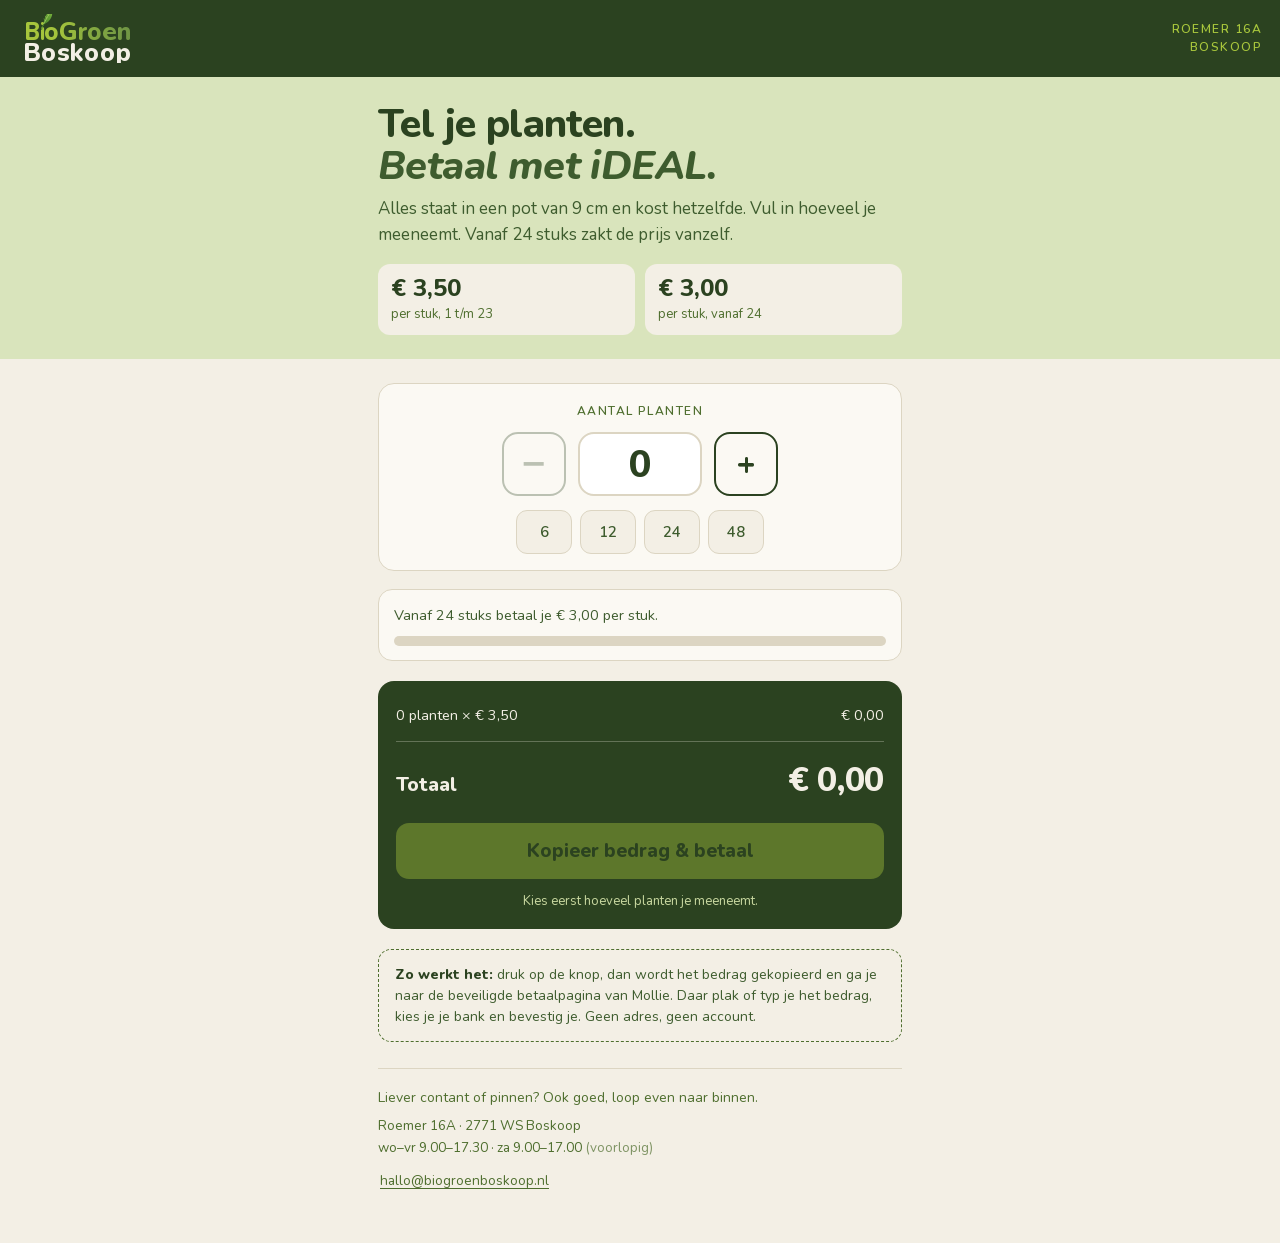
==== index.html @ 0b5497a6 "Point the page at the new Mollie link The old payment link was deleted, so the live page was sending" ====
<!doctype html>
<html lang="nl">
<head>
<meta charset="utf-8">
<meta name="viewport" content="width=device-width,initial-scale=1,viewport-fit=cover">
<title>Bereken &amp; betaal — BioGroen Boskoop</title>
<link rel="icon" href="data:image/svg+xml,%3Csvg xmlns='http://www.w3.org/2000/svg' viewBox='0 0 64 64'%3E%3Crect width='64' height='64' rx='14' fill='%232B4220'/%3E%3Cpath d='M18 46 C20 26 32 14 48 12 C50 30 38 44 18 46 Z' fill='%23A8C63C'/%3E%3Cpath d='M19 46 C26 38 36 26 46 15' stroke='%232B4220' stroke-width='3' fill='none' stroke-linecap='round'/%3E%3C/svg%3E">
<link rel="stylesheet" href="bgb-fonts.css">
<style>

:root{
  --lime:#A8C63C; --pastel:#D9E4BC; --mid:#6E9444; --dark:#3E5C2E; --night:#2B4220;
  --moss:#4E6E2E; --cream:#F3EFE5; --line:#DCD5C2; --terra:#9A4419;
  --f:Nunito,system-ui,-apple-system,'Segoe UI',sans-serif;
}
*,*::before,*::after{box-sizing:border-box}
[hidden]{display:none!important}
html{font-family:var(--f)}
body{margin:0;background:var(--cream);color:var(--night);font-family:var(--f);
  font-weight:400;font-size:17px;line-height:1.55;-webkit-font-smoothing:antialiased}
.wrap{max-width:560px;margin:0 auto;padding:0 18px 40px}
a{color:inherit}
.lbl{font-weight:600;letter-spacing:.12em;text-transform:uppercase;font-size:12px}
.num{font-variant-numeric:tabular-nums;font-feature-settings:"tnum"}
.skip{position:absolute;left:-9999px}
.skip:focus{left:12px;top:12px;min-height:44px;display:inline-flex;align-items:center;
  padding:0 16px;background:var(--night);color:var(--cream);border-radius:10px;z-index:9}

.kop{background:var(--night);padding:14px 18px;display:flex;align-items:center;
  justify-content:space-between;gap:14px}
.kop .bgb-logo__plaats{fill:var(--cream)}
.kop__merk{width:118px;display:block}
.kop__adres{color:var(--lime);text-align:right;margin:0;line-height:1.5}

.top{background:var(--pastel);padding:26px 0 24px;margin-bottom:24px}
h1{font-weight:800;font-size:clamp(30px,8vw,40px);line-height:1.06;letter-spacing:-.015em;margin:0 0 8px}
h1 em{font-style:italic;color:var(--dark)}
.lead{margin:0;color:var(--dark)}
.staffel{display:flex;gap:10px;margin:16px 0 0;flex-wrap:wrap}
.staffel__kaart{flex:1 1 150px;background:var(--cream);border-radius:12px;padding:11px 13px}
.staffel__prijs{font-weight:800;font-size:24px;line-height:1.1;margin:0}
.staffel__wat{margin:2px 0 0;color:var(--moss);font-size:13px}

.teller{background:#FBF9F3;border:1.5px solid var(--line);border-radius:16px;padding:18px 16px 16px;text-align:center}
.teller__label{margin:0 0 12px;color:var(--moss)}
.teller__rij{display:flex;align-items:center;justify-content:center;gap:12px}
.teller__knop{width:64px;height:64px;border:2px solid var(--night);background:#FBF9F3;color:var(--night);
  border-radius:16px;font-size:32px;font-weight:800;line-height:1;cursor:pointer;display:grid;
  place-items:center;padding:0;font-family:var(--f)}
.teller__knop:hover:not(:disabled){background:var(--lime)}
.teller__knop:disabled{opacity:.3;cursor:default}
.teller__veld{width:124px;height:64px;text-align:center;font-size:38px;font-weight:800;font-family:var(--f);
  border:2px solid var(--line);border-radius:16px;background:#fff;color:var(--night);
  -moz-appearance:textfield;font-variant-numeric:tabular-nums}
.teller__veld::-webkit-outer-spin-button,.teller__veld::-webkit-inner-spin-button{-webkit-appearance:none;margin:0}
.teller__snel{display:flex;gap:8px;justify-content:center;margin:14px 0 0;flex-wrap:wrap}
.teller__snel button{min-width:56px;min-height:44px;padding:0 14px;border:1.5px solid var(--line);
  background:var(--cream);color:var(--dark);border-radius:11px;font-family:var(--f);font-weight:600;
  font-size:15px;cursor:pointer;font-variant-numeric:tabular-nums}
.teller__snel button:hover{border-color:var(--night);background:var(--pastel)}

.meter{margin:18px 0 0;background:#FBF9F3;border:1.5px solid var(--line);border-radius:14px;padding:14px 15px}
.meter__tekst{margin:0 0 9px;font-size:14.5px;color:var(--dark)}
.meter__tekst b{color:var(--terra);font-weight:800}
.meter__baan{height:10px;background:var(--line);border-radius:999px;overflow:hidden}
.meter__vul{height:100%;background:var(--lime);border-radius:999px;width:0}
.meter--bereikt .meter__vul{background:var(--mid)}

.totaal{margin-top:20px;background:var(--night);color:var(--cream);border-radius:16px;padding:18px}
.totaal__rij{display:flex;justify-content:space-between;gap:12px;font-size:14.5px;padding:5px 0}
.totaal__rij--korting{color:var(--lime)}
.totaal__hoofd{display:flex;justify-content:space-between;align-items:baseline;gap:12px;margin-top:10px;
  padding-top:12px;border-top:1.5px solid rgba(243,239,229,.28)}
.totaal__label{font-weight:800;font-size:20px}
.totaal__bedrag{font-weight:800;font-size:34px;letter-spacing:-.01em}
.knop{display:flex;align-items:center;justify-content:center;width:100%;min-height:56px;margin-top:16px;
  background:var(--lime);color:var(--night);border:none;border-radius:13px;font-family:var(--f);
  font-weight:800;font-size:19px;cursor:pointer}
.knop:hover:not(:disabled){background:#B7D451}
.knop:disabled{opacity:.4;cursor:default}
.leeg{font-size:13px;color:#C9D8A0;margin:12px 0 0;text-align:center}
.hint{margin:12px 0 0;padding:11px 13px;background:rgba(168,198,60,.16);color:#DDEBAF;
  border-radius:11px;font-size:14px;line-height:1.45;text-align:center}
.hint b{color:#fff;font-weight:800;font-variant-numeric:tabular-nums}
.knop--ok{background:#6E9444;color:#F3EFE5}

.uitleg{margin:20px 0 0;padding:14px 16px;border:1.5px dashed var(--moss);border-radius:13px;
  font-size:14px;line-height:1.5;color:var(--dark)}
.uitleg b{font-weight:800;color:var(--night)}
.voet{margin-top:26px;padding-top:18px;border-top:1px solid var(--line);font-size:14px;color:var(--moss)}
.voet__gegevens{line-height:1.65;margin:6px 0 0;font-size:13.5px}
.voet__gegevens a{display:inline-flex;align-items:center;min-height:44px;padding:0 2px;
  text-decoration-thickness:1px;text-underline-offset:3px}
:focus-visible{outline:3px solid var(--terra);outline-offset:2px}
</style>
</head>
<body>
<a class="skip" href="#rekenen">Naar de rekenmodule</a>

<header class="kop">
  <!-- LOGO:START -->
  <svg class="kop__merk bgb-logo" xmlns="http://www.w3.org/2000/svg" viewBox="0 0 1040 430" role="img" aria-label="BioGroen Boskoop">
  <defs>
    <linearGradient id="bgbLime" x1="0" y1="0" x2="1" y2="0">
      <stop offset="0%" stop-color="#A8C63C"/><stop offset="34%" stop-color="#A3C33C"/>
      <stop offset="58%" stop-color="#87AC40"/><stop offset="100%" stop-color="#6E9444"/>
    </linearGradient>
    <linearGradient id="bgbLeaf" x1="0" y1="1" x2="1" y2="0">
      <stop offset="0%" stop-color="#4C862C"/><stop offset="55%" stop-color="#62A034"/>
      <stop offset="100%" stop-color="#8ABF45"/>
    </linearGradient>
  </defs>
  <g font-family="Nunito, system-ui, sans-serif" font-weight="800" text-anchor="middle">
    <text y="228" font-size="228" fill="url(#bgbLime)">
      <tspan x="120" textLength="140" lengthAdjust="spacingAndGlyphs">B</tspan><tspan x="219" textLength="42" lengthAdjust="spacingAndGlyphs">i</tspan><tspan x="296" textLength="132" lengthAdjust="spacingAndGlyphs">o</tspan><tspan x="446" textLength="162" lengthAdjust="spacingAndGlyphs">G</tspan><tspan x="576" textLength="88" lengthAdjust="spacingAndGlyphs">r</tspan><tspan x="676" textLength="132" lengthAdjust="spacingAndGlyphs">o</tspan><tspan x="806" textLength="128" lengthAdjust="spacingAndGlyphs">e</tspan><tspan x="936" textLength="130" lengthAdjust="spacingAndGlyphs">n</tspan>
    </text>
    <text class="bgb-logo__plaats" x="520" y="412" font-size="228" fill="#3E5C2E" textLength="948" lengthAdjust="spacingAndGlyphs">Boskoop</text>
  </g>
  <g transform="translate(225,92) rotate(-3) scale(1.34)">
    <path d="M0,0 C3,-42 25,-77 61,-99 C68,-58 48,-16 0,0 Z" fill="url(#bgbLeaf)"/>
    <path d="M2,-5 C18,-33 39,-63 58,-95" stroke="#BEDD72" stroke-width="4" fill="none" stroke-linecap="round" opacity=".9"/>
    <g stroke="#BEDD72" stroke-width="2.8" fill="none" stroke-linecap="round" opacity=".75">
      <path d="M12,-23 C10,-29 8,-32 4,-35"/><path d="M23,-42 C21,-48 18,-51 14,-54"/>
      <path d="M34,-60 C32,-66 29,-69 25,-72"/><path d="M45,-77 C44,-82 41,-85 38,-88"/>
    </g>
    <path d="M1,1 C-8,9 -13,19 -14,32" stroke="#4C862C" stroke-width="7" fill="none" stroke-linecap="round"/>
  </g>
</svg>

  <!-- LOGO:END -->
  <p class="kop__adres lbl">Roemer 16A<br>Boskoop</p>
</header>

<div class="top">
  <div class="wrap" style="padding-bottom:0">
    <h1>Tel je planten.<br><em>Betaal met iDEAL.</em></h1>
    <p class="lead">Alles staat in een pot van 9 cm en kost hetzelfde. Vul in hoeveel je meeneemt.
      Vanaf 24 stuks zakt de prijs vanzelf.</p>
    <div class="staffel">
      <div class="staffel__kaart">
        <p class="staffel__prijs num">&euro;&nbsp;3,50</p>
        <p class="staffel__wat">per stuk, 1 t/m 23</p>
      </div>
      <div class="staffel__kaart">
        <p class="staffel__prijs num">&euro;&nbsp;3,00</p>
        <p class="staffel__wat">per stuk, vanaf 24</p>
      </div>
    </div>
  </div>
</div>

<main class="wrap" id="rekenen">
  <div class="teller">
    <p class="teller__label lbl">Aantal planten</p>
    <div class="teller__rij">
      <button class="teller__knop" type="button" data-stap="-1" aria-label="Eén plant minder">&minus;</button>
      <input class="teller__veld num" type="number" inputmode="numeric" min="0" max="999" step="1" value="0"
             id="aantal" aria-label="Aantal planten">
      <button class="teller__knop" type="button" data-stap="1" aria-label="Eén plant meer">+</button>
    </div>
    <div class="teller__snel">
      <button type="button" data-zet="6">6</button>
      <button type="button" data-zet="12">12</button>
      <button type="button" data-zet="24">24</button>
      <button type="button" data-zet="48">48</button>
    </div>
  </div>

  <div class="meter" id="meter">
    <p class="meter__tekst" id="meterTekst"></p>
    <div class="meter__baan"><div class="meter__vul" id="meterVul"></div></div>
  </div>

  <div class="totaal">
    <div id="specificatie"></div>
    <div class="totaal__hoofd">
      <span class="totaal__label">Totaal</span>
      <span class="totaal__bedrag num" id="totaal">&euro;&nbsp;0,00</span>
    </div>
    <button class="knop" id="afrekenen" type="button" disabled>
      <span id="knoptekst">Kopieer bedrag &amp; betaal</span>
    </button>
    <p class="leeg" id="leegmelding">Kies eerst hoeveel planten je meeneemt.</p>
    <p class="hint" id="hint" hidden>Plak het bedrag op de betaalpagina.
      Lukt plakken niet? Typ <b id="hintbedrag"></b> over.</p>
  </div>

  <p class="uitleg">
    <b>Zo werkt het:</b> druk op de knop, dan wordt het bedrag gekopieerd en ga je naar de beveiligde
    betaalpagina van Mollie. Daar plak of typ je het bedrag, kies je je bank en bevestig je.
    Geen adres, geen account.
  </p>

  <div class="voet">
    <p style="margin:0">Liever contant of pinnen? Ook goed, loop even naar binnen.</p>
    <!-- TE BEVESTIGEN: openingstijden -->
    <p class="voet__gegevens num">
      Roemer 16A &middot; 2771 WS Boskoop<br>
      wo&ndash;vr 9.00&ndash;17.30 &middot; za 9.00&ndash;17.00 <span style="opacity:.7">(voorlopig)</span><br>
      <a href="mailto:hallo@biogroenboskoop.nl">hallo@biogroenboskoop.nl</a>
    </p>
  </div>
</main>

<script>
/* =======================================================================
   INSTELLINGEN
   =======================================================================
   LET OP, EERLIJK GEZEGD: deze pagina rekent het bedrag uit en zet het op het
   klembord, maar de klant vult het zelf in op de betaalpagina van Mollie. De
   betaallink staat op OPEN BEDRAG. Iemand die wil, kan dus een ander bedrag
   typen dan hier staat. Dat is de prijs van een opstelling zonder server.

   Gevolg voor de praktijk: controleer je Mollie-overzicht af en toe tegen wat
   er uit de kas verdwijnt. Wil je dat onmogelijk maken, dan moet er alsnog
   iets tussen staan dat het bedrag vastzet (zie docs/).

   Houd deze bedragen gelijk aan het stoepbord en aan Shopify, anders schrikt
   de klant.
   ------------------------------------------------------------------------ */

const WINKEL = {
  /* Eén potmaat, één prijs. Bedragen in centen. */
  prijs: 350,            // 1 t/m 23 stuks
  staffelPrijs: 300,     // vanaf 24 stuks
  staffelVanaf: 24,      // drempel over het hele mandje

  /* De Mollie-betaallink met OPEN BEDRAG. De klant plakt of typt het totaal.
     Let op: deze link moet in Mollie op 'herbruikbaar' staan, anders is hij
     na één betaling op. Een herbruikbare link is maximaal twee jaar geldig. */
  betaalLink: 'https://payment-links.mollie.com/payment/K8Rqkh3sBaPDNp4SUNeCT',

  max: 999
};

/* ===================== vanaf hier niets meer instellen ================= */

const euro = new Intl.NumberFormat('nl-NL', { style: 'currency', currency: 'EUR' });
const bedrag = c => euro.format(c / 100);
let aantal = 0;

const veld = document.getElementById('aantal');
const min  = document.querySelector('.teller__knop[data-stap="-1"]');

function zet(waarde) {
  let n = Math.floor(Number(waarde));
  if (!isFinite(n) || n < 0) n = 0;
  if (n > WINKEL.max) n = WINKEL.max;
  aantal = n;
  if (veld.value !== String(n)) veld.value = n;
  herteken();
}

document.querySelector('.teller__rij').addEventListener('click', e => {
  const b = e.target.closest('button[data-stap]');
  if (b) zet(aantal + Number(b.dataset.stap));
});
veld.addEventListener('input', () => zet(veld.value));
document.querySelector('.teller__snel').addEventListener('click', e => {
  const b = e.target.closest('button[data-zet]');
  if (b) zet(Number(b.dataset.zet));
});

function herteken() {
  const per     = aantal >= WINKEL.staffelVanaf ? WINKEL.staffelPrijs : WINKEL.prijs;
  const bruto   = aantal * WINKEL.prijs;
  const korting = aantal * (WINKEL.prijs - per);

  min.disabled = aantal === 0;

  const meter = document.getElementById('meter');
  const tekst = document.getElementById('meterTekst');
  const vul   = document.getElementById('meterVul');
  const nog   = WINKEL.staffelVanaf - aantal;
  if (aantal >= WINKEL.staffelVanaf) {
    meter.classList.add('meter--bereikt');
    tekst.innerHTML = 'Staffel gehaald &mdash; je betaalt ' + bedrag(WINKEL.staffelPrijs) + ' per stuk.';
    vul.style.width = '100%';
  } else {
    meter.classList.remove('meter--bereikt');
    tekst.innerHTML = aantal === 0
      ? 'Vanaf ' + WINKEL.staffelVanaf + ' stuks betaal je ' + bedrag(WINKEL.staffelPrijs) + ' per stuk.'
      : 'Nog <b>' + nog + '</b> ' + (nog === 1 ? 'plant' : 'planten') + ' tot ' +
        bedrag(WINKEL.staffelPrijs) + ' per stuk.';
    vul.style.width = (aantal / WINKEL.staffelVanaf * 100).toFixed(1) + '%';
  }

  document.getElementById('specificatie').innerHTML =
    '<div class="totaal__rij"><span class="num">' + aantal + (aantal === 1 ? ' plant' : ' planten') +
      ' &times; ' + bedrag(WINKEL.prijs) + '</span><span class="num">' + bedrag(bruto) + '</span></div>' +
    (korting > 0
      ? '<div class="totaal__rij totaal__rij--korting"><span>Staffelkorting</span>' +
        '<span class="num">&minus;\u00A0' + bedrag(korting) + '</span></div>'
      : '');

  document.getElementById('totaal').textContent = bedrag(bruto - korting);
  document.getElementById('afrekenen').disabled = aantal === 0;
  document.getElementById('leegmelding').hidden = aantal > 0;
}

const knop     = document.getElementById('afrekenen');
const knoptekst= document.getElementById('knoptekst');
const hint     = document.getElementById('hint');

function bedragAlsTekst() {
  const per = aantal >= WINKEL.staffelVanaf ? WINKEL.staffelPrijs : WINKEL.prijs;
  return ((aantal * per) / 100).toFixed(2).replace('.', ',');
}

async function naarKlembord(tekst) {
  try {
    if (navigator.clipboard && window.isSecureContext) {
      await navigator.clipboard.writeText(tekst);
      return true;
    }
  } catch (e) { /* valt hieronder terug */ }
  // Terugval voor oudere telefoons en pagina's zonder https
  try {
    const veld = document.createElement('textarea');
    veld.value = tekst;
    veld.setAttribute('readonly', '');
    veld.style.cssText = 'position:absolute;left:-9999px;top:0';
    document.body.appendChild(veld);
    veld.select();
    veld.setSelectionRange(0, veld.value.length);
    const gelukt = document.execCommand('copy');
    document.body.removeChild(veld);
    return gelukt;
  } catch (e) { return false; }
}

knop.addEventListener('click', async () => {
  if (aantal < 1) return;
  const tekst = bedragAlsTekst();
  document.getElementById('hintbedrag').textContent = '\u20AC ' + tekst;

  const gelukt = await naarKlembord(tekst);
  knop.classList.add('knop--ok');
  knoptekst.textContent = gelukt ? '\u20AC ' + tekst + ' gekopieerd \u2014 \u00e9\u00e9n moment\u2026'
                                 : 'Je gaat naar de betaalpagina\u2026';
  hint.hidden = false;

  // Even laten zien dat er iets gebeurd is, dan door.
  setTimeout(() => { window.location.href = WINKEL.betaalLink; }, 900);
});

herteken();
</script>
</body>
</html>
---- bgb-fonts.css ----
/* BioGroen Boskoop — fontpakket (SIL Open Font License 1.1)
   Nunito © The Nunito Project Authors. Latin-subset, base64 ingesloten.
   Eén familie, conform de merkgids. */
@font-face{font-family:'Nunito';font-style:italic;font-weight:400;font-display:block;src:url([data-uri]) format('woff2')}
@font-face{font-family:'Nunito';font-style:italic;font-weight:800;font-display:block;src:url([data-uri]) format('woff2')}
@font-face{font-family:'Nunito';font-style:normal;font-weight:400;font-display:block;src:url([data-uri]) format('woff2')}
@font-face{font-family:'Nunito';font-style:normal;font-weight:600;font-display:block;src:url([data-uri]) format('woff2')}
@font-face{font-family:'Nunito';font-style:normal;font-weight:800;font-display:block;src:url([data-uri]) format('woff2')}
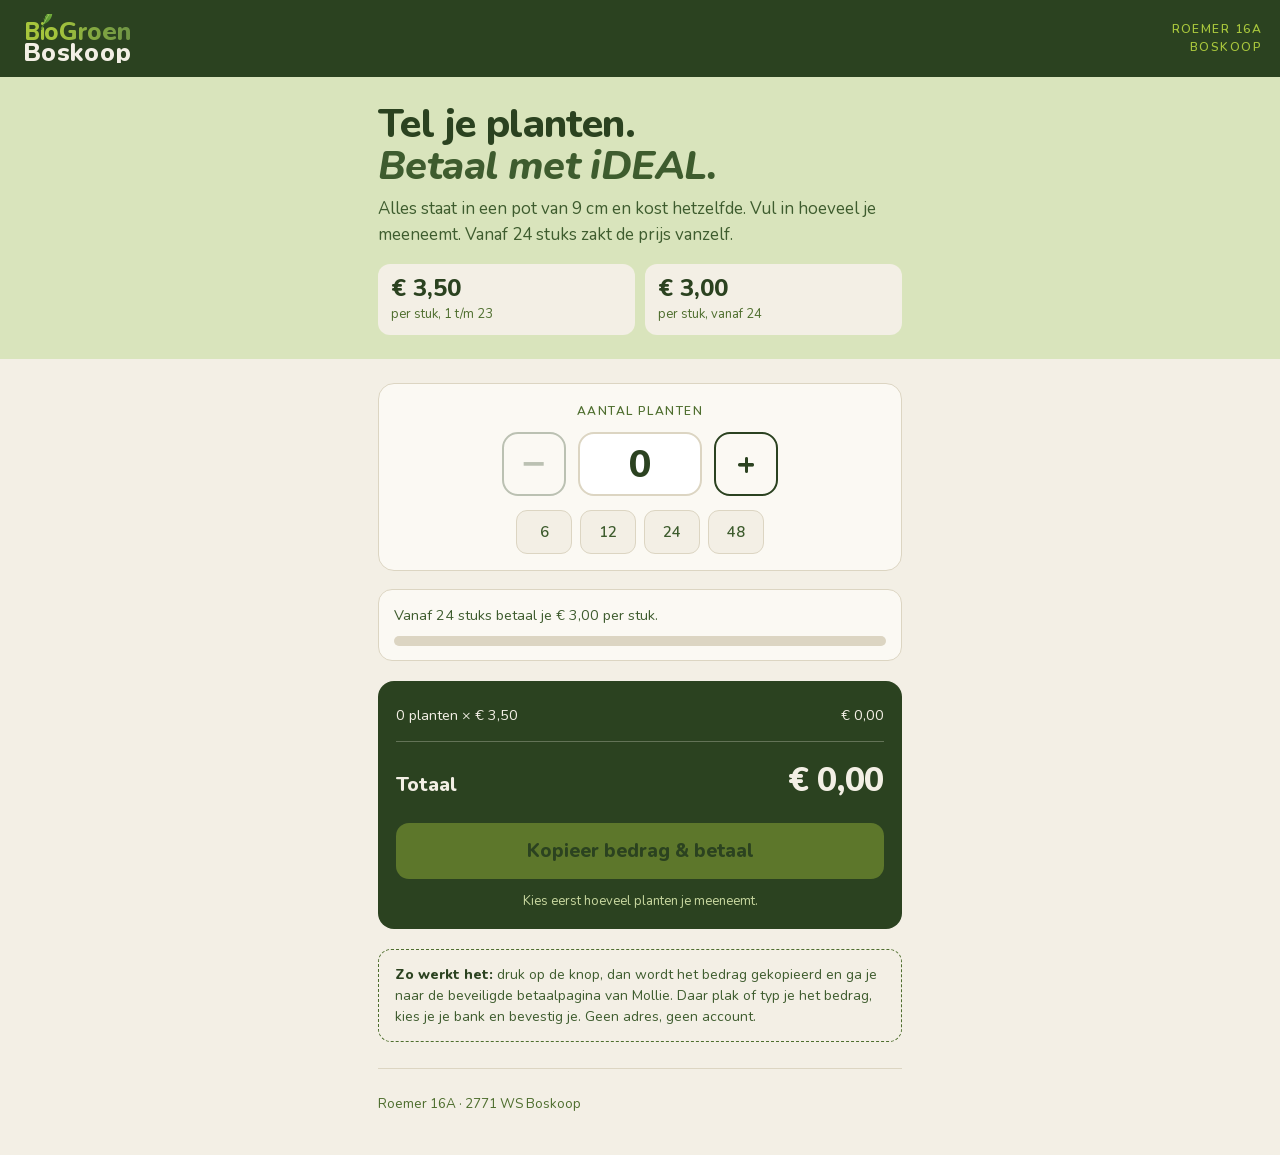
==== commit e63d3fde: "Strip the footer down to the address Removed the opening hours, the e-mail address, and the line abo" ====
--- a/index.html
+++ b/index.html
@@ -89,8 +89,6 @@
 .uitleg b{font-weight:800;color:var(--night)}
 .voet{margin-top:26px;padding-top:18px;border-top:1px solid var(--line);font-size:14px;color:var(--moss)}
 .voet__gegevens{line-height:1.65;margin:6px 0 0;font-size:13.5px}
-.voet__gegevens a{display:inline-flex;align-items:center;min-height:44px;padding:0 2px;
-  text-decoration-thickness:1px;text-underline-offset:3px}
 :focus-visible{outline:3px solid var(--terra);outline-offset:2px}
 </style>
 </head>
@@ -192,13 +190,7 @@
   </p>
 
   <div class="voet">
-    <p style="margin:0">Liever contant of pinnen? Ook goed, loop even naar binnen.</p>
-    <!-- TE BEVESTIGEN: openingstijden -->
-    <p class="voet__gegevens num">
-      Roemer 16A &middot; 2771 WS Boskoop<br>
-      wo&ndash;vr 9.00&ndash;17.30 &middot; za 9.00&ndash;17.00 <span style="opacity:.7">(voorlopig)</span><br>
-      <a href="mailto:hallo@biogroenboskoop.nl">hallo@biogroenboskoop.nl</a>
-    </p>
+    <p class="voet__gegevens num">Roemer 16A &middot; 2771 WS Boskoop</p>
   </div>
 </main>
 
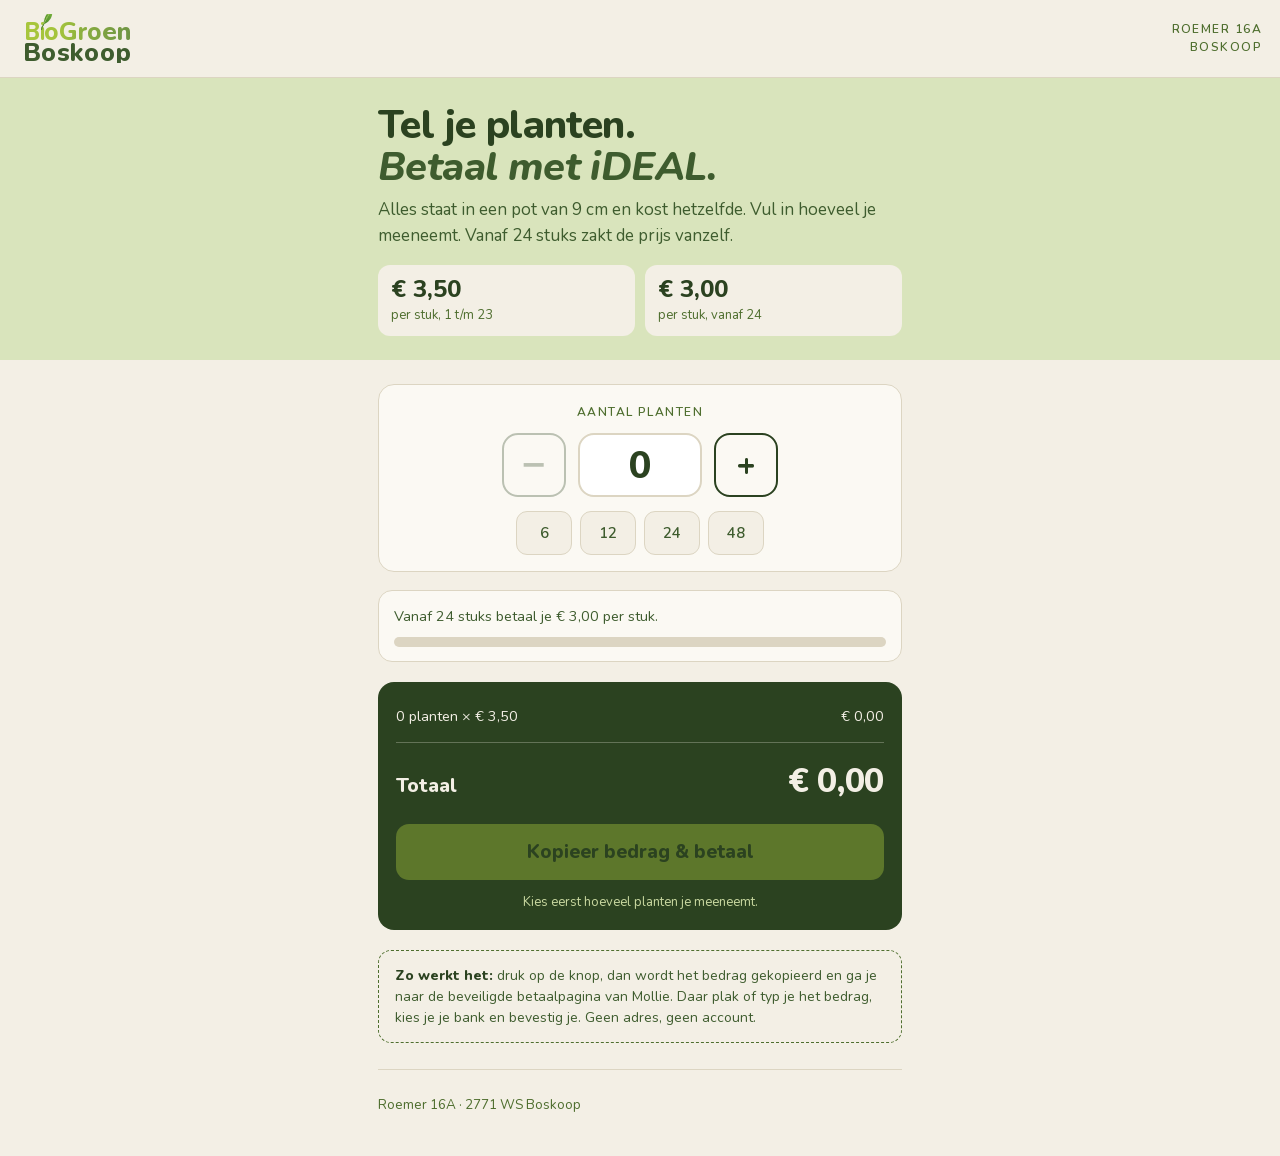
==== commit e975bebc: "Put the header on cream so the real logo can go in The logo has "Boskoop" in deep green, which would" ====
--- a/index.html
+++ b/index.html
@@ -26,11 +26,10 @@
 .skip:focus{left:12px;top:12px;min-height:44px;display:inline-flex;align-items:center;
   padding:0 16px;background:var(--night);color:var(--cream);border-radius:10px;z-index:9}
 
-.kop{background:var(--night);padding:14px 18px;display:flex;align-items:center;
-  justify-content:space-between;gap:14px}
-.kop .bgb-logo__plaats{fill:var(--cream)}
+.kop{background:var(--cream);border-bottom:1.5px solid var(--line);padding:14px 18px;
+  display:flex;align-items:center;justify-content:space-between;gap:14px}
 .kop__merk{width:118px;display:block}
-.kop__adres{color:var(--lime);text-align:right;margin:0;line-height:1.5}
+.kop__adres{color:var(--moss);text-align:right;margin:0;line-height:1.5}
 
 .top{background:var(--pastel);padding:26px 0 24px;margin-bottom:24px}
 h1{font-weight:800;font-size:clamp(30px,8vw,40px);line-height:1.06;letter-spacing:-.015em;margin:0 0 8px}
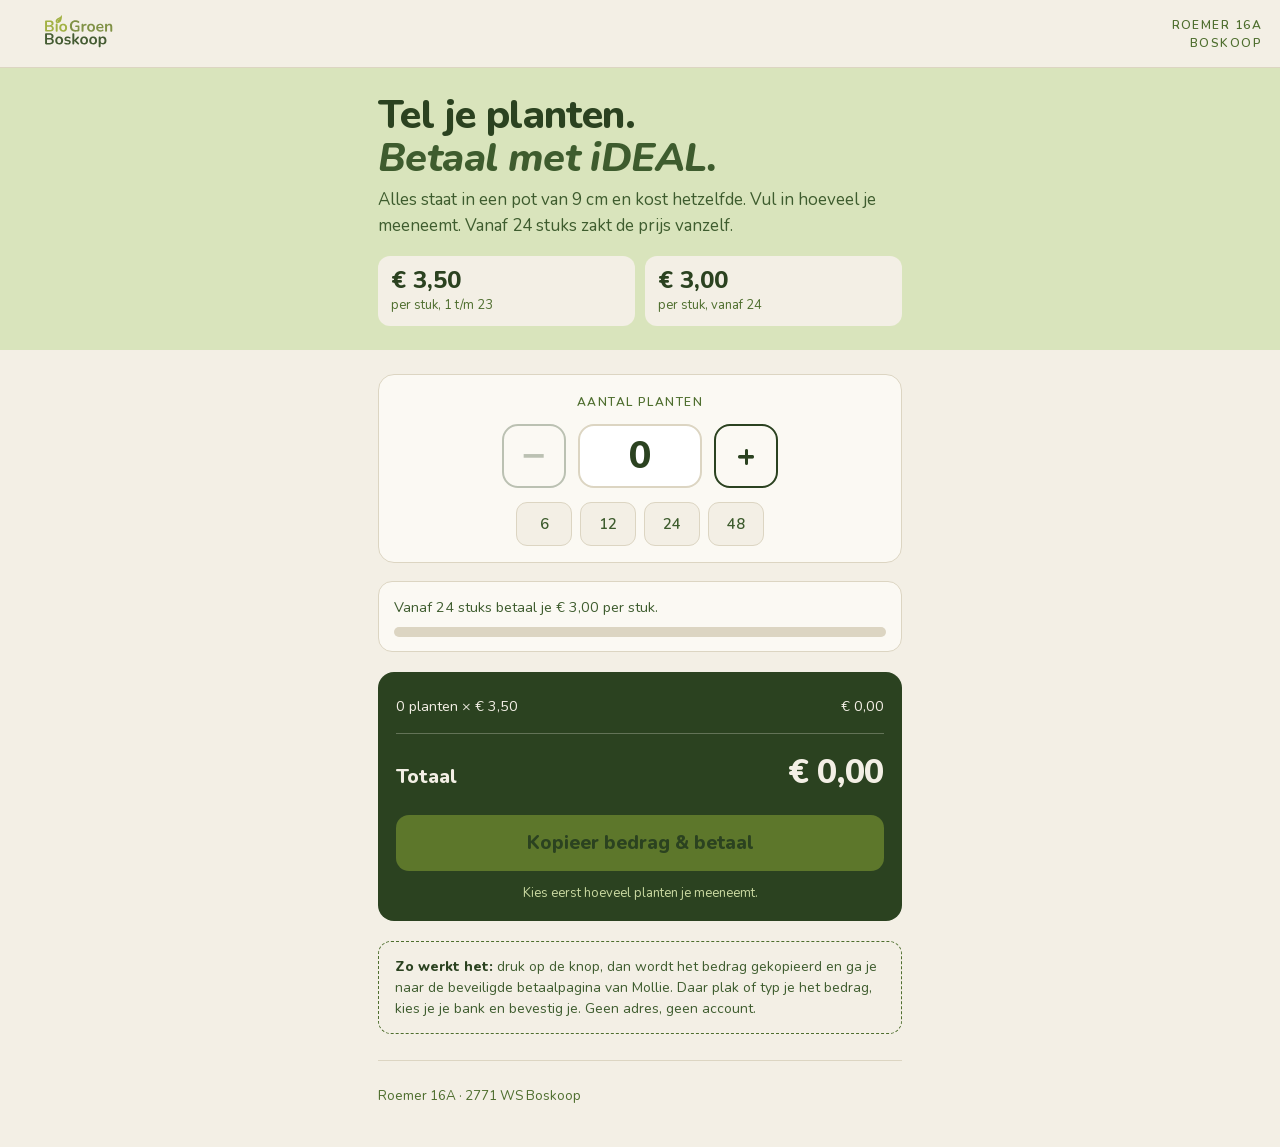
==== commit 894d23cc: "Put the real logo in and drop the reconstruction The traced wordmark is gone; the supplied vector fi" ====
--- a/index.html
+++ b/index.html
@@ -28,6 +28,7 @@
 
 .kop{background:var(--cream);border-bottom:1.5px solid var(--line);padding:14px 18px;
   display:flex;align-items:center;justify-content:space-between;gap:14px}
+.bgb-logo__knock{fill:var(--cream)}
 .kop__merk{width:118px;display:block}
 .kop__adres{color:var(--moss);text-align:right;margin:0;line-height:1.5}
 
@@ -95,36 +96,7 @@
 <a class="skip" href="#rekenen">Naar de rekenmodule</a>
 
 <header class="kop">
-  <!-- LOGO:START -->
-  <svg class="kop__merk bgb-logo" xmlns="http://www.w3.org/2000/svg" viewBox="0 0 1040 430" role="img" aria-label="BioGroen Boskoop">
-  <defs>
-    <linearGradient id="bgbLime" x1="0" y1="0" x2="1" y2="0">
-      <stop offset="0%" stop-color="#A8C63C"/><stop offset="34%" stop-color="#A3C33C"/>
-      <stop offset="58%" stop-color="#87AC40"/><stop offset="100%" stop-color="#6E9444"/>
-    </linearGradient>
-    <linearGradient id="bgbLeaf" x1="0" y1="1" x2="1" y2="0">
-      <stop offset="0%" stop-color="#4C862C"/><stop offset="55%" stop-color="#62A034"/>
-      <stop offset="100%" stop-color="#8ABF45"/>
-    </linearGradient>
-  </defs>
-  <g font-family="Nunito, system-ui, sans-serif" font-weight="800" text-anchor="middle">
-    <text y="228" font-size="228" fill="url(#bgbLime)">
-      <tspan x="120" textLength="140" lengthAdjust="spacingAndGlyphs">B</tspan><tspan x="219" textLength="42" lengthAdjust="spacingAndGlyphs">i</tspan><tspan x="296" textLength="132" lengthAdjust="spacingAndGlyphs">o</tspan><tspan x="446" textLength="162" lengthAdjust="spacingAndGlyphs">G</tspan><tspan x="576" textLength="88" lengthAdjust="spacingAndGlyphs">r</tspan><tspan x="676" textLength="132" lengthAdjust="spacingAndGlyphs">o</tspan><tspan x="806" textLength="128" lengthAdjust="spacingAndGlyphs">e</tspan><tspan x="936" textLength="130" lengthAdjust="spacingAndGlyphs">n</tspan>
-    </text>
-    <text class="bgb-logo__plaats" x="520" y="412" font-size="228" fill="#3E5C2E" textLength="948" lengthAdjust="spacingAndGlyphs">Boskoop</text>
-  </g>
-  <g transform="translate(225,92) rotate(-3) scale(1.34)">
-    <path d="M0,0 C3,-42 25,-77 61,-99 C68,-58 48,-16 0,0 Z" fill="url(#bgbLeaf)"/>
-    <path d="M2,-5 C18,-33 39,-63 58,-95" stroke="#BEDD72" stroke-width="4" fill="none" stroke-linecap="round" opacity=".9"/>
-    <g stroke="#BEDD72" stroke-width="2.8" fill="none" stroke-linecap="round" opacity=".75">
-      <path d="M12,-23 C10,-29 8,-32 4,-35"/><path d="M23,-42 C21,-48 18,-51 14,-54"/>
-      <path d="M34,-60 C32,-66 29,-69 25,-72"/><path d="M45,-77 C44,-82 41,-85 38,-88"/>
-    </g>
-    <path d="M1,1 C-8,9 -13,19 -14,32" stroke="#4C862C" stroke-width="7" fill="none" stroke-linecap="round"/>
-  </g>
-</svg>
-
-  <!-- LOGO:END -->
+  <!-- LOGO:START --><svg class="kop__merk bgb-logo" role="img" aria-label="BioGroen Boskoop" xmlns="http://www.w3.org/2000/svg" xmlns:xlink="http://www.w3.org/1999/xlink" viewBox="0 0 4251.75 1417.5" preserveAspectRatio="xMidYMid meet"><defs><g/><clipPath id="a26000ff5c"><path d="M 0.62 0 L 4250.88 0 L 4250.88 1417 L 0.62 1417 Z M 0.62 0 " clip-rule="nonzero"/></clipPath><clipPath id="8870ce7c89"><path d="M 0.62 0 L 4250.66 0 L 4250.66 1416.93 L 0.62 1416.93 Z M 0.62 0 " clip-rule="nonzero"/></clipPath><clipPath id="c2f44dbb6f"><path d="M 1336.42 217.93 L 1446.06 217.93 L 1446.06 327.57 L 1336.42 327.57 Z M 1336.42 217.93 " clip-rule="nonzero"/></clipPath><clipPath id="900d8e21f1"><path d="M 1391.24 217.93 C 1360.96 217.93 1336.42 242.48 1336.42 272.75 C 1336.42 303.03 1360.96 327.57 1391.24 327.57 C 1421.52 327.57 1446.06 303.03 1446.06 272.75 C 1446.06 242.48 1421.52 217.93 1391.24 217.93 Z M 1391.24 217.93 " clip-rule="nonzero"/></clipPath><clipPath id="1ef32eebeb"><path d="M 0.42 0.93 L 110.06 0.93 L 110.06 110.57 L 0.42 110.57 Z M 0.42 0.93 " clip-rule="nonzero"/></clipPath><clipPath id="9193e48dbc"><path d="M 55.24 0.93 C 24.96 0.93 0.42 25.48 0.42 55.75 C 0.42 86.03 24.96 110.57 55.24 110.57 C 85.52 110.57 110.06 86.03 110.06 55.75 C 110.06 25.48 85.52 0.93 55.24 0.93 Z M 55.24 0.93 " clip-rule="nonzero"/></clipPath><clipPath id="658c594928"><rect x="0" width="111" y="0" height="111"/></clipPath><clipPath id="f12c47533d"><path d="M 1355.5 36.55 L 1584 36.55 L 1584 386.66 L 1355.5 386.66 Z M 1355.5 36.55 " clip-rule="nonzero"/></clipPath><clipPath id="6692439321"><rect x="0" width="4251" y="0" height="1417"/></clipPath></defs><g clip-path="url(#a26000ff5c)"><g transform="matrix(1, 0, 0, 1, 0, 0)"><g clip-path="url(#6692439321)"><g clip-path="url(#8870ce7c89)"></g><g fill="#a2b143" fill-opacity="1"><g transform="translate(932.06, 633.21)"><g><path d="M 81.92 0 C 69.49 0 59.98 -3.3 53.39 -9.89 C 46.8 -16.48 43.5 -25.99 43.5 -38.42 L 43.5 -359.91 C 43.5 -372.33 46.8 -381.84 53.39 -388.44 C 59.98 -395.03 69.49 -398.33 81.92 -398.33 L 217.53 -398.33 C 245.39 -398.33 269.12 -394.18 288.7 -385.89 C 308.3 -377.61 323.27 -365.74 333.62 -350.3 C 343.99 -334.86 349.17 -316.41 349.17 -294.94 C 349.17 -270.82 342.2 -250.48 328.27 -233.91 C 314.33 -217.33 295.3 -206.22 271.2 -200.58 L 271.2 -209.05 C 299.08 -204.9 320.73 -194.35 336.17 -177.41 C 351.62 -160.46 359.34 -138.43 359.34 -111.31 C 359.34 -75.89 347.38 -48.49 323.45 -29.09 C 299.54 -9.7 266.3 0 223.73 0 Z M 113 -54.81 L 214.7 -54.81 C 240.32 -54.81 259.15 -59.8 271.2 -69.78 C 283.25 -79.76 289.28 -94.73 289.28 -114.69 C 289.28 -135.03 283.25 -150.1 271.2 -159.89 C 259.15 -169.68 240.32 -174.58 214.7 -174.58 L 113 -174.58 Z M 113 -229.39 L 205.09 -229.39 C 229.96 -229.39 248.51 -234.19 260.75 -243.8 C 272.99 -253.4 279.11 -267.62 279.11 -286.45 C 279.11 -305.29 272.99 -319.5 260.75 -329.11 C 248.51 -338.71 229.96 -343.52 205.09 -343.52 L 113 -343.52 Z M 113 -229.39 "/></g></g></g><g fill="#a2b143" fill-opacity="1"><g transform="translate(1320.77, 633.21)"><g><path d="M 71.75 3.95 C 60.46 3.95 51.8 0.56 45.77 -6.22 C 39.73 -13 36.72 -22.41 36.72 -34.47 L 36.72 -241.81 C 36.72 -254.25 39.73 -263.76 45.77 -270.34 C 51.8 -276.94 60.46 -280.23 71.75 -280.23 C 83.05 -280.23 91.8 -276.94 98.02 -270.34 C 104.23 -263.76 107.34 -254.25 107.34 -241.81 L 107.34 -34.47 C 107.34 -22.41 104.33 -13 98.3 -6.22 C 92.27 0.56 83.43 3.95 71.75 3.95 Z M 71.75 -332.78 C 58.57 -332.78 48.3 -336.08 40.95 -342.67 C 33.61 -349.27 29.94 -358.4 29.94 -370.08 C 29.94 -382.13 33.61 -391.35 40.95 -397.75 C 48.3 -404.16 58.57 -407.36 71.75 -407.36 C 85.31 -407.36 95.67 -404.16 102.83 -397.75 C 109.98 -391.35 113.56 -382.13 113.56 -370.08 C 113.56 -358.4 109.98 -349.27 102.83 -342.67 C 95.67 -336.08 85.31 -332.78 71.75 -332.78 Z M 71.75 -332.78 "/></g></g></g><g fill="#a2b143" fill-opacity="1"><g transform="translate(1464.84, 633.21)"><g><path d="M 162.72 5.66 C 134.09 5.66 109.23 -0.18 88.14 -11.86 C 67.05 -23.54 50.66 -40.2 38.98 -61.86 C 27.3 -83.52 21.47 -109.05 21.47 -138.42 C 21.47 -160.65 24.77 -180.52 31.36 -198.03 C 37.95 -215.55 47.46 -230.62 59.89 -243.23 C 72.32 -255.85 87.19 -265.45 104.52 -272.05 C 121.85 -278.64 141.25 -281.94 162.72 -281.94 C 191.34 -281.94 216.2 -276.1 237.3 -264.42 C 258.39 -252.74 274.77 -236.17 286.45 -214.7 C 298.13 -193.23 303.97 -167.8 303.97 -138.42 C 303.97 -116.2 300.67 -96.24 294.08 -78.53 C 287.48 -60.83 277.97 -45.67 265.55 -33.05 C 253.12 -20.43 238.24 -10.83 220.91 -4.23 C 203.58 2.36 184.19 5.66 162.72 5.66 Z M 162.72 -48.03 C 176.66 -48.03 188.89 -51.41 199.44 -58.19 C 209.99 -64.97 218.18 -75.05 224.02 -88.42 C 229.86 -101.8 232.78 -118.46 232.78 -138.42 C 232.78 -168.55 226.38 -191.06 213.56 -205.94 C 200.76 -220.82 183.81 -228.27 162.72 -228.27 C 148.78 -228.27 136.54 -224.97 125.98 -218.38 C 115.44 -211.78 107.25 -201.8 101.41 -188.42 C 95.57 -175.05 92.66 -158.39 92.66 -138.42 C 92.66 -108.67 99.05 -86.16 111.86 -70.91 C 124.67 -55.66 141.62 -48.03 162.72 -48.03 Z M 162.72 -48.03 "/></g></g></g><g clip-path="url(#c2f44dbb6f)"><g clip-path="url(#900d8e21f1)"><g transform="matrix(1, 0, 0, 1, 1336, 217)"><g clip-path="url(#658c594928)"><g clip-path="url(#1ef32eebeb)"><g clip-path="url(#9193e48dbc)"><path class="bgb-logo__knock" fill="#ffffff" d="M 0.42 0.93 L 110.06 0.93 L 110.06 110.57 L 0.42 110.57 Z M 0.42 0.93 " fill-opacity="1" fill-rule="nonzero"/></g></g></g></g></g></g><g fill="#455c33" fill-opacity="1"><g transform="translate(932.06, 1095.63)"><g><path d="M 81.92 0 C 69.49 0 59.98 -3.3 53.39 -9.89 C 46.8 -16.48 43.5 -25.99 43.5 -38.42 L 43.5 -359.91 C 43.5 -372.33 46.8 -381.84 53.39 -388.44 C 59.98 -395.03 69.49 -398.33 81.92 -398.33 L 217.53 -398.33 C 245.39 -398.33 269.12 -394.18 288.7 -385.89 C 308.3 -377.61 323.27 -365.74 333.62 -350.3 C 343.99 -334.86 349.17 -316.41 349.17 -294.94 C 349.17 -270.82 342.2 -250.48 328.27 -233.91 C 314.33 -217.33 295.3 -206.22 271.2 -200.58 L 271.2 -209.05 C 299.08 -204.9 320.73 -194.35 336.17 -177.41 C 351.62 -160.46 359.34 -138.43 359.34 -111.31 C 359.34 -75.89 347.38 -48.49 323.45 -29.09 C 299.54 -9.7 266.3 0 223.73 0 Z M 113 -54.81 L 214.7 -54.81 C 240.32 -54.81 259.15 -59.8 271.2 -69.78 C 283.25 -79.76 289.28 -94.73 289.28 -114.69 C 289.28 -135.03 283.25 -150.1 271.2 -159.89 C 259.15 -169.68 240.32 -174.58 214.7 -174.58 L 113 -174.58 Z M 113 -229.39 L 205.09 -229.39 C 229.96 -229.39 248.51 -234.19 260.75 -243.8 C 272.99 -253.4 279.11 -267.62 279.11 -286.45 C 279.11 -305.29 272.99 -319.5 260.75 -329.11 C 248.51 -338.71 229.96 -343.52 205.09 -343.52 L 113 -343.52 Z M 113 -229.39 "/></g></g></g><g fill="#455c33" fill-opacity="1"><g transform="translate(1320.77, 1095.63)"><g><path d="M 162.72 5.66 C 134.09 5.66 109.23 -0.18 88.14 -11.86 C 67.05 -23.54 50.66 -40.2 38.98 -61.86 C 27.3 -83.52 21.47 -109.05 21.47 -138.42 C 21.47 -160.65 24.77 -180.52 31.36 -198.03 C 37.95 -215.55 47.46 -230.62 59.89 -243.23 C 72.32 -255.85 87.19 -265.45 104.52 -272.05 C 121.85 -278.64 141.25 -281.94 162.72 -281.94 C 191.34 -281.94 216.2 -276.1 237.3 -264.42 C 258.39 -252.74 274.77 -236.17 286.45 -214.7 C 298.13 -193.23 303.97 -167.8 303.97 -138.42 C 303.97 -116.2 300.67 -96.24 294.08 -78.53 C 287.48 -60.83 277.97 -45.67 265.55 -33.05 C 253.12 -20.43 238.24 -10.83 220.91 -4.23 C 203.58 2.36 184.19 5.66 162.72 5.66 Z M 162.72 -48.03 C 176.66 -48.03 188.89 -51.41 199.44 -58.19 C 209.99 -64.97 218.18 -75.05 224.02 -88.42 C 229.86 -101.8 232.78 -118.46 232.78 -138.42 C 232.78 -168.55 226.38 -191.06 213.56 -205.94 C 200.76 -220.82 183.81 -228.27 162.72 -228.27 C 148.78 -228.27 136.54 -224.97 125.98 -218.38 C 115.44 -211.78 107.25 -201.8 101.41 -188.42 C 95.57 -175.05 92.66 -158.39 92.66 -138.42 C 92.66 -108.67 99.05 -86.16 111.86 -70.91 C 124.67 -55.66 141.62 -48.03 162.72 -48.03 Z M 162.72 -48.03 "/></g></g></g><g fill="#455c33" fill-opacity="1"><g transform="translate(1646.21, 1095.63)"><g><path d="M 137.86 5.66 C 121.66 5.66 104.52 3.96 86.44 0.56 C 68.36 -2.82 52.17 -8.66 37.86 -16.95 C 31.83 -20.71 27.59 -25.13 25.14 -30.22 C 22.69 -35.31 21.75 -40.4 22.31 -45.48 C 22.88 -50.57 24.77 -54.99 27.97 -58.75 C 31.16 -62.52 35.3 -64.97 40.39 -66.09 C 45.48 -67.23 51.04 -66.29 57.06 -63.28 C 72.13 -56.12 86.26 -51.13 99.44 -48.3 C 112.62 -45.47 125.62 -44.06 138.42 -44.06 C 156.5 -44.06 169.97 -47.17 178.81 -53.39 C 187.66 -59.61 192.09 -67.8 192.09 -77.97 C 192.09 -86.63 189.17 -93.32 183.33 -98.03 C 177.49 -102.74 168.74 -106.22 157.06 -108.48 L 100.56 -119.22 C 77.22 -123.74 59.42 -132.3 47.17 -144.92 C 34.93 -157.54 28.81 -173.83 28.81 -193.8 C 28.81 -211.88 33.8 -227.51 43.78 -240.69 C 53.77 -253.88 67.61 -264.05 85.31 -271.2 C 103.02 -278.36 123.36 -281.94 146.33 -281.94 C 162.9 -281.94 178.44 -280.14 192.94 -276.56 C 207.45 -272.99 221.48 -267.44 235.05 -259.91 C 240.69 -256.88 244.55 -252.93 246.62 -248.03 C 248.7 -243.13 249.16 -238.14 248.03 -233.06 C 246.91 -227.98 244.64 -223.46 241.25 -219.5 C 237.86 -215.54 233.63 -213.09 228.55 -212.16 C 223.46 -211.22 217.72 -212.25 211.31 -215.27 C 199.63 -221.3 188.43 -225.63 177.69 -228.27 C 166.96 -230.9 156.7 -232.22 146.91 -232.22 C 128.45 -232.22 114.79 -229.02 105.94 -222.61 C 97.08 -216.2 92.66 -207.73 92.66 -197.19 C 92.66 -189.27 95.29 -182.68 100.56 -177.41 C 105.84 -172.13 113.94 -168.55 124.86 -166.67 L 181.36 -155.94 C 205.85 -151.41 224.4 -143.13 237.02 -131.08 C 249.63 -119.02 255.94 -102.83 255.94 -82.48 C 255.94 -54.99 245.2 -33.43 223.73 -17.8 C 202.27 -2.16 173.64 5.66 137.86 5.66 Z M 137.86 5.66 "/></g></g></g><g fill="#455c33" fill-opacity="1"><g transform="translate(1921.92, 1095.63)"><g><path d="M 71.75 4.52 C 60.46 4.52 51.8 1.41 45.77 -4.8 C 39.73 -11.02 36.72 -19.96 36.72 -31.64 L 36.72 -367.25 C 36.72 -378.93 39.73 -387.77 45.77 -393.8 C 51.8 -399.83 60.46 -402.84 71.75 -402.84 C 83.05 -402.84 91.8 -399.83 98.02 -393.8 C 104.23 -387.77 107.34 -378.93 107.34 -367.25 L 107.34 -158.77 L 108.48 -158.77 L 201.7 -257.08 C 209.23 -264.61 215.82 -270.45 221.47 -274.59 C 227.12 -278.74 234.85 -280.81 244.64 -280.81 C 254.43 -280.81 261.87 -278.27 266.95 -273.17 C 272.05 -268.09 274.59 -261.97 274.59 -254.81 C 274.59 -247.66 271.2 -240.5 264.42 -233.34 L 166.11 -129.39 L 166.11 -158.77 L 274.03 -42.38 C 280.8 -35.22 283.91 -27.97 283.34 -20.62 C 282.78 -13.28 279.67 -7.25 274.02 -2.55 C 268.37 2.16 261.22 4.52 252.56 4.52 C 242.01 4.52 233.62 2.45 227.41 -1.69 C 221.2 -5.83 214.33 -12.05 206.8 -20.34 L 108.48 -123.17 L 107.34 -123.17 L 107.34 -31.64 C 107.34 -7.54 95.48 4.52 71.75 4.52 Z M 71.75 4.52 "/></g></g></g><g fill="#455c33" fill-opacity="1"><g transform="translate(2219.11, 1095.63)"><g><path d="M 162.72 5.66 C 134.09 5.66 109.23 -0.18 88.14 -11.86 C 67.05 -23.54 50.66 -40.2 38.98 -61.86 C 27.3 -83.52 21.47 -109.05 21.47 -138.42 C 21.47 -160.65 24.77 -180.52 31.36 -198.03 C 37.95 -215.55 47.46 -230.62 59.89 -243.23 C 72.32 -255.85 87.19 -265.45 104.52 -272.05 C 121.85 -278.64 141.25 -281.94 162.72 -281.94 C 191.34 -281.94 216.2 -276.1 237.3 -264.42 C 258.39 -252.74 274.77 -236.17 286.45 -214.7 C 298.13 -193.23 303.97 -167.8 303.97 -138.42 C 303.97 -116.2 300.67 -96.24 294.08 -78.53 C 287.48 -60.83 277.97 -45.67 265.55 -33.05 C 253.12 -20.43 238.24 -10.83 220.91 -4.23 C 203.58 2.36 184.19 5.66 162.72 5.66 Z M 162.72 -48.03 C 176.66 -48.03 188.89 -51.41 199.44 -58.19 C 209.99 -64.97 218.18 -75.05 224.02 -88.42 C 229.86 -101.8 232.78 -118.46 232.78 -138.42 C 232.78 -168.55 226.38 -191.06 213.56 -205.94 C 200.76 -220.82 183.81 -228.27 162.72 -228.27 C 148.78 -228.27 136.54 -224.97 125.98 -218.38 C 115.44 -211.78 107.25 -201.8 101.41 -188.42 C 95.57 -175.05 92.66 -158.39 92.66 -138.42 C 92.66 -108.67 99.05 -86.16 111.86 -70.91 C 124.67 -55.66 141.62 -48.03 162.72 -48.03 Z M 162.72 -48.03 "/></g></g></g><g fill="#455c33" fill-opacity="1"><g transform="translate(2544.55, 1095.63)"><g><path d="M 162.72 5.66 C 134.09 5.66 109.23 -0.18 88.14 -11.86 C 67.05 -23.54 50.66 -40.2 38.98 -61.86 C 27.3 -83.52 21.47 -109.05 21.47 -138.42 C 21.47 -160.65 24.77 -180.52 31.36 -198.03 C 37.95 -215.55 47.46 -230.62 59.89 -243.23 C 72.32 -255.85 87.19 -265.45 104.52 -272.05 C 121.85 -278.64 141.25 -281.94 162.72 -281.94 C 191.34 -281.94 216.2 -276.1 237.3 -264.42 C 258.39 -252.74 274.77 -236.17 286.45 -214.7 C 298.13 -193.23 303.97 -167.8 303.97 -138.42 C 303.97 -116.2 300.67 -96.24 294.08 -78.53 C 287.48 -60.83 277.97 -45.67 265.55 -33.05 C 253.12 -20.43 238.24 -10.83 220.91 -4.23 C 203.58 2.36 184.19 5.66 162.72 5.66 Z M 162.72 -48.03 C 176.66 -48.03 188.89 -51.41 199.44 -58.19 C 209.99 -64.97 218.18 -75.05 224.02 -88.42 C 229.86 -101.8 232.78 -118.46 232.78 -138.42 C 232.78 -168.55 226.38 -191.06 213.56 -205.94 C 200.76 -220.82 183.81 -228.27 162.72 -228.27 C 148.78 -228.27 136.54 -224.97 125.98 -218.38 C 115.44 -211.78 107.25 -201.8 101.41 -188.42 C 95.57 -175.05 92.66 -158.39 92.66 -138.42 C 92.66 -108.67 99.05 -86.16 111.86 -70.91 C 124.67 -55.66 141.62 -48.03 162.72 -48.03 Z M 162.72 -48.03 "/></g></g></g><g fill="#455c33" fill-opacity="1"><g transform="translate(2869.98, 1095.63)"><g><path d="M 71.75 106.22 C 60.46 106.22 51.8 103.2 45.77 97.17 C 39.73 91.15 36.72 82.3 36.72 70.62 L 36.72 -245.2 C 36.72 -256.88 39.73 -265.73 45.77 -271.77 C 51.8 -277.8 60.27 -280.81 71.19 -280.81 C 82.49 -280.81 91.15 -277.8 97.17 -271.77 C 103.2 -265.73 106.22 -256.88 106.22 -245.2 L 106.22 -201.14 L 100 -218.09 C 105.66 -237.3 117.24 -252.74 134.75 -264.42 C 152.27 -276.1 172.71 -281.94 196.06 -281.94 C 220.16 -281.94 241.35 -276.1 259.61 -264.42 C 277.88 -252.74 292.1 -236.27 302.27 -214.98 C 312.44 -193.7 317.53 -168.18 317.53 -138.42 C 317.53 -109.05 312.44 -83.52 302.27 -61.86 C 292.1 -40.2 277.97 -23.54 259.89 -11.86 C 241.82 -0.18 220.54 5.66 196.06 5.66 C 173.08 5.66 152.93 -0.09 135.59 -11.58 C 118.27 -23.07 106.59 -38.04 100.56 -56.5 L 107.34 -56.5 L 107.34 70.62 C 107.34 82.3 104.23 91.15 98.02 97.17 C 91.8 103.2 83.05 106.22 71.75 106.22 Z M 176.28 -48.03 C 190.22 -48.03 202.46 -51.41 213 -58.19 C 223.55 -64.97 231.74 -75.05 237.58 -88.42 C 243.42 -101.8 246.34 -118.46 246.34 -138.42 C 246.34 -168.55 239.94 -191.06 227.12 -205.94 C 214.32 -220.82 197.38 -228.27 176.28 -228.27 C 162.34 -228.27 150.1 -224.97 139.55 -218.38 C 129 -211.78 120.81 -201.8 114.97 -188.42 C 109.13 -175.05 106.22 -158.39 106.22 -138.42 C 106.22 -108.67 112.62 -86.16 125.42 -70.91 C 138.23 -55.66 155.19 -48.03 176.28 -48.03 Z M 176.28 -48.03 "/></g></g></g><g fill="#819247" fill-opacity="1"><g transform="translate(1837.15, 633.21)"><g><path d="M 235.05 5.66 C 190.97 5.66 153.77 -2.63 123.45 -19.2 C 93.13 -35.77 70.05 -59.32 54.23 -89.83 C 38.42 -120.34 30.52 -156.5 30.52 -198.31 C 30.52 -229.96 35.12 -258.39 44.34 -283.62 C 53.57 -308.86 66.94 -330.43 84.45 -348.31 C 101.97 -366.21 123.35 -379.96 148.59 -389.56 C 173.83 -399.16 202.46 -403.97 234.47 -403.97 C 255.56 -403.97 276.75 -401.43 298.03 -396.34 C 319.31 -391.26 339.37 -382.69 358.2 -370.64 C 364.61 -366.49 368.85 -361.41 370.92 -355.38 C 372.99 -349.35 373.27 -343.23 371.77 -337.02 C 370.27 -330.8 367.44 -325.44 363.3 -320.92 C 359.15 -316.4 353.97 -313.57 347.75 -312.44 C 341.54 -311.31 334.67 -312.82 327.14 -316.97 C 312.83 -325.25 298.32 -331.27 283.62 -335.03 C 268.94 -338.8 252.55 -340.69 234.47 -340.69 C 206.6 -340.69 183.06 -335.13 163.84 -324.02 C 144.63 -312.91 130.23 -296.81 120.62 -275.72 C 111.02 -254.62 106.22 -228.82 106.22 -198.31 C 106.22 -151.98 117.33 -116.76 139.55 -92.66 C 161.77 -68.55 194.74 -56.5 238.44 -56.5 C 253.5 -56.5 268.75 -58 284.19 -61.02 C 299.63 -64.04 314.7 -68.18 329.39 -73.45 L 315.27 -41.25 L 315.27 -161.59 L 253.12 -161.59 C 243.71 -161.59 236.45 -164.04 231.36 -168.94 C 226.27 -173.83 223.73 -180.42 223.73 -188.7 C 223.73 -197.37 226.27 -203.96 231.36 -208.48 C 236.45 -213 243.71 -215.27 253.12 -215.27 L 346.34 -215.27 C 355.76 -215.27 363.01 -212.72 368.09 -207.64 C 373.18 -202.55 375.72 -195.3 375.72 -185.89 L 375.72 -48.59 C 375.72 -40.3 374.12 -33.33 370.92 -27.67 C 367.72 -22.02 362.55 -17.88 355.39 -15.25 C 338.82 -9.23 319.79 -4.24 298.31 -0.28 C 276.84 3.68 255.75 5.66 235.05 5.66 Z M 235.05 5.66 "/></g></g></g><g fill="#819247" fill-opacity="1"><g transform="translate(2252.99, 633.21)"><g><path d="M 72.89 4.52 C 61.21 4.52 52.27 1.41 46.05 -4.8 C 39.83 -11.02 36.72 -19.96 36.72 -31.64 L 36.72 -245.2 C 36.72 -256.88 39.73 -265.73 45.77 -271.77 C 51.8 -277.8 60.27 -280.81 71.19 -280.81 C 82.11 -280.81 90.59 -277.8 96.61 -271.77 C 102.64 -265.73 105.66 -256.88 105.66 -245.2 L 105.66 -209.61 L 100 -209.61 C 105.28 -232.21 115.64 -249.35 131.08 -261.03 C 146.52 -272.71 167.05 -279.68 192.67 -281.94 C 200.58 -282.69 206.88 -280.71 211.59 -276 C 216.3 -271.29 219.03 -264.04 219.78 -254.25 C 220.54 -244.83 218.38 -237.2 213.28 -231.36 C 208.2 -225.52 200.57 -222.05 190.41 -220.92 L 177.97 -219.78 C 155 -217.52 137.68 -210.46 126 -198.59 C 114.32 -186.73 108.48 -170.06 108.48 -148.59 L 108.48 -31.64 C 108.48 -19.96 105.47 -11.02 99.44 -4.8 C 93.41 1.41 84.57 4.52 72.89 4.52 Z M 72.89 4.52 "/></g></g></g><g fill="#819247" fill-opacity="1"><g transform="translate(2469.94, 633.21)"><g><path d="M 162.72 5.66 C 134.09 5.66 109.23 -0.18 88.14 -11.86 C 67.05 -23.54 50.66 -40.2 38.98 -61.86 C 27.3 -83.52 21.47 -109.05 21.47 -138.42 C 21.47 -160.65 24.77 -180.52 31.36 -198.03 C 37.95 -215.55 47.46 -230.62 59.89 -243.23 C 72.32 -255.85 87.19 -265.45 104.52 -272.05 C 121.85 -278.64 141.25 -281.94 162.72 -281.94 C 191.34 -281.94 216.2 -276.1 237.3 -264.42 C 258.39 -252.74 274.77 -236.17 286.45 -214.7 C 298.13 -193.23 303.97 -167.8 303.97 -138.42 C 303.97 -116.2 300.67 -96.24 294.08 -78.53 C 287.48 -60.83 277.97 -45.67 265.55 -33.05 C 253.12 -20.43 238.24 -10.83 220.91 -4.23 C 203.58 2.36 184.19 5.66 162.72 5.66 Z M 162.72 -48.03 C 176.66 -48.03 188.89 -51.41 199.44 -58.19 C 209.99 -64.97 218.18 -75.05 224.02 -88.42 C 229.86 -101.8 232.78 -118.46 232.78 -138.42 C 232.78 -168.55 226.38 -191.06 213.56 -205.94 C 200.76 -220.82 183.81 -228.27 162.72 -228.27 C 148.78 -228.27 136.54 -224.97 125.98 -218.38 C 115.44 -211.78 107.25 -201.8 101.41 -188.42 C 95.57 -175.05 92.66 -158.39 92.66 -138.42 C 92.66 -108.67 99.05 -86.16 111.86 -70.91 C 124.67 -55.66 141.62 -48.03 162.72 -48.03 Z M 162.72 -48.03 "/></g></g></g><g fill="#819247" fill-opacity="1"><g transform="translate(2795.38, 633.21)"><g><path d="M 172.89 5.66 C 141.63 5.66 114.7 -0.18 92.09 -11.86 C 69.49 -23.54 52.07 -40.11 39.83 -61.58 C 27.59 -83.05 21.47 -108.48 21.47 -137.86 C 21.47 -166.48 27.4 -191.53 39.27 -213 C 51.13 -234.47 67.52 -251.32 88.42 -263.56 C 109.33 -275.81 133.15 -281.94 159.89 -281.94 C 179.48 -281.94 197.09 -278.73 212.72 -272.33 C 228.35 -265.92 241.72 -256.69 252.83 -244.64 C 263.94 -232.59 272.41 -217.99 278.25 -200.86 C 284.09 -183.72 287.02 -164.41 287.02 -142.94 C 287.02 -136.16 284.66 -130.99 279.95 -127.41 C 275.24 -123.83 268.56 -122.05 259.91 -122.05 L 78.53 -122.05 L 78.53 -162.72 L 237.3 -162.72 L 228.27 -154.25 C 228.27 -171.57 225.72 -186.07 220.62 -197.75 C 215.54 -209.43 208.2 -218.37 198.59 -224.58 C 188.99 -230.8 177.03 -233.91 162.72 -233.91 C 146.89 -233.91 133.43 -230.23 122.31 -222.89 C 111.21 -215.55 102.73 -205.19 96.89 -191.81 C 91.05 -178.45 88.14 -162.54 88.14 -144.08 L 88.14 -140.12 C 88.14 -109.24 95.39 -86.16 109.89 -70.91 C 124.39 -55.66 145.77 -48.03 174.02 -48.03 C 183.8 -48.03 194.82 -49.25 207.06 -51.7 C 219.31 -54.15 230.89 -58.38 241.81 -64.41 C 249.73 -68.93 256.7 -70.91 262.72 -70.34 C 268.75 -69.78 273.55 -67.61 277.12 -63.84 C 280.71 -60.07 282.88 -55.46 283.62 -50 C 284.38 -44.54 283.35 -38.98 280.52 -33.33 C 277.69 -27.68 272.89 -22.79 266.11 -18.64 C 252.93 -10.36 237.77 -4.24 220.62 -0.28 C 203.49 3.68 187.58 5.66 172.89 5.66 Z M 172.89 5.66 "/></g></g></g><g fill="#819247" fill-opacity="1"><g transform="translate(3101.61, 633.21)"><g><path d="M 71.75 4.52 C 60.46 4.52 51.8 1.41 45.77 -4.8 C 39.73 -11.02 36.72 -19.96 36.72 -31.64 L 36.72 -245.2 C 36.72 -256.88 39.73 -265.73 45.77 -271.77 C 51.8 -277.8 60.27 -280.81 71.19 -280.81 C 82.11 -280.81 90.59 -277.8 96.61 -271.77 C 102.64 -265.73 105.66 -256.88 105.66 -245.2 L 105.66 -206.8 L 99.44 -220.92 C 107.73 -240.88 120.63 -256.04 138.14 -266.39 C 155.66 -276.75 175.53 -281.94 197.75 -281.94 C 219.97 -281.94 238.23 -277.79 252.55 -269.5 C 266.87 -261.22 277.61 -248.7 284.77 -231.94 C 291.92 -215.18 295.5 -193.99 295.5 -168.38 L 295.5 -31.64 C 295.5 -19.96 292.48 -11.02 286.45 -4.8 C 280.43 1.41 271.77 4.52 260.47 4.52 C 249.16 4.52 240.41 1.41 234.19 -4.8 C 227.98 -11.02 224.88 -19.96 224.88 -31.64 L 224.88 -164.98 C 224.88 -186.45 220.82 -202.08 212.72 -211.88 C 204.62 -221.66 192.1 -226.56 175.16 -226.56 C 154.44 -226.56 137.95 -220.06 125.7 -207.06 C 113.46 -194.07 107.34 -176.84 107.34 -155.38 L 107.34 -31.64 C 107.34 -7.54 95.48 4.52 71.75 4.52 Z M 71.75 4.52 "/></g></g></g><g clip-path="url(#f12c47533d)"><path fill="#a2b142" d="M 1573.9 36.54 L 1573.76 36.55 C 1560.26 62.57 1544 83.08 1524.99 98.08 C 1518.69 103.73 1509.85 109.92 1498.49 116.64 L 1414.31 160.84 C 1400.2 170.1 1385.7 186.79 1370.81 210.9 C 1361.71 228.28 1356.7 246.59 1355.76 265.83 C 1355.56 274.1 1356.84 283.38 1359.59 293.67 C 1360.8 300.57 1366.58 315.24 1376.95 337.68 C 1377.11 339.82 1376.29 343.61 1374.52 349.04 C 1371.17 358.73 1366.77 369.61 1361.33 381.7 C 1360.6 384.91 1363.66 386.58 1370.5 386.7 C 1373.73 385.62 1376.34 381.45 1378.33 374.16 C 1383.7 347.91 1389.11 325.17 1394.55 305.95 C 1404.1 274.74 1410.96 256.22 1415.13 250.39 C 1421.46 238.4 1428.75 227.29 1437.01 217.04 C 1438.77 214.2 1445.5 207.01 1457.21 195.45 C 1462.05 190.98 1467.15 186.73 1472.48 182.7 C 1489.19 171.83 1498.32 166.52 1499.86 166.76 C 1489.98 173.69 1475.59 188.38 1456.66 210.82 C 1446.17 224.14 1436.5 238.7 1427.65 254.53 C 1418.18 272.63 1411.32 288.07 1407.07 300.82 C 1404.94 307.2 1403.47 312.91 1402.65 317.96 L 1401.91 325.02 C 1401.75 329.39 1402.24 333.1 1403.38 336.14 C 1418.11 335.42 1427.22 334.41 1430.72 333.1 C 1437.14 331.7 1443.8 329.81 1450.68 327.44 C 1464.46 322.69 1479.16 316 1494.79 307.37 C 1517.17 293.51 1533.68 277.3 1544.32 258.76 C 1554.18 239.65 1561.49 222.14 1566.25 206.21 C 1572.64 186.92 1577.43 163.48 1580.59 135.92 C 1583.41 113.75 1584.36 94.22 1583.46 77.32 C 1582 60.72 1580.62 50.85 1579.32 47.71 C 1577.83 42.13 1576.02 38.4 1573.9 36.54 " fill-opacity="1" fill-rule="nonzero"/></g></g></g></g></svg><!-- LOGO:END -->
   <p class="kop__adres lbl">Roemer 16A<br>Boskoop</p>
 </header>
 
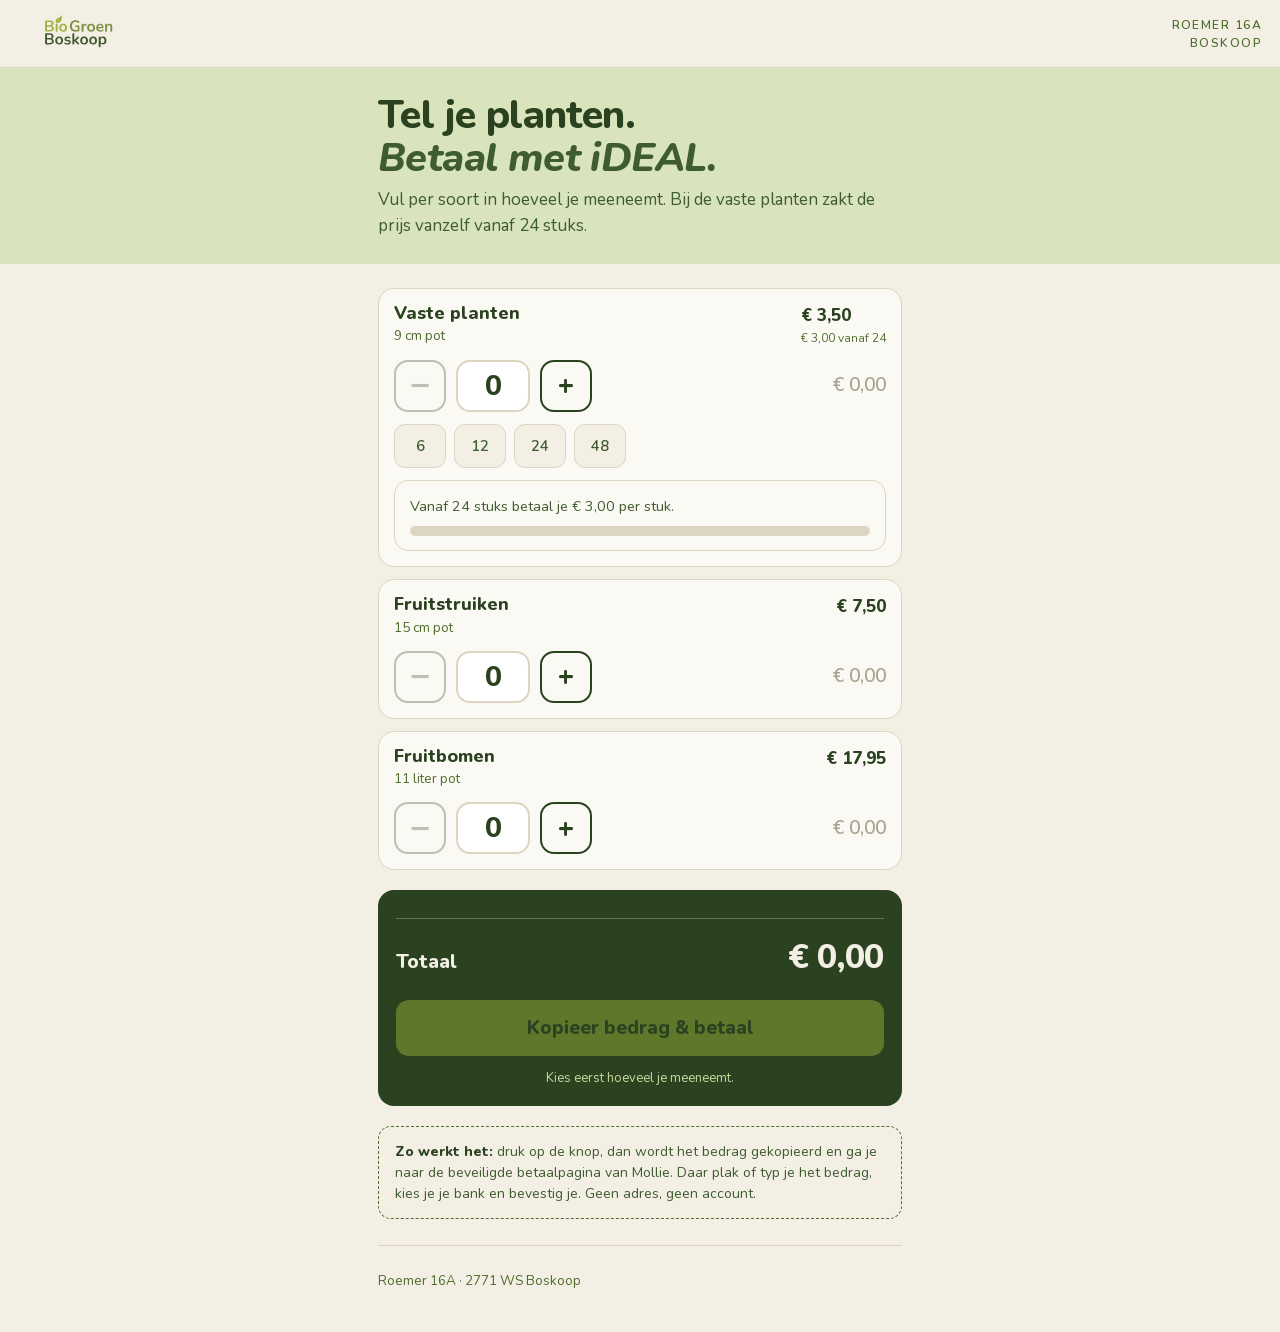
==== commit e5ccc0b9: "Add fruit bushes and fruit trees to the calculator Three products now instead of one: perennials in " ====
--- a/index.html
+++ b/index.html
@@ -36,30 +36,31 @@
 h1{font-weight:800;font-size:clamp(30px,8vw,40px);line-height:1.06;letter-spacing:-.015em;margin:0 0 8px}
 h1 em{font-style:italic;color:var(--dark)}
 .lead{margin:0;color:var(--dark)}
-.staffel{display:flex;gap:10px;margin:16px 0 0;flex-wrap:wrap}
-.staffel__kaart{flex:1 1 150px;background:var(--cream);border-radius:12px;padding:11px 13px}
-.staffel__prijs{font-weight:800;font-size:24px;line-height:1.1;margin:0}
-.staffel__wat{margin:2px 0 0;color:var(--moss);font-size:13px}
-
-.teller{background:#FBF9F3;border:1.5px solid var(--line);border-radius:16px;padding:18px 16px 16px;text-align:center}
-.teller__label{margin:0 0 12px;color:var(--moss)}
-.teller__rij{display:flex;align-items:center;justify-content:center;gap:12px}
-.teller__knop{width:64px;height:64px;border:2px solid var(--night);background:#FBF9F3;color:var(--night);
-  border-radius:16px;font-size:32px;font-weight:800;line-height:1;cursor:pointer;display:grid;
-  place-items:center;padding:0;font-family:var(--f)}
-.teller__knop:hover:not(:disabled){background:var(--lime)}
-.teller__knop:disabled{opacity:.3;cursor:default}
-.teller__veld{width:124px;height:64px;text-align:center;font-size:38px;font-weight:800;font-family:var(--f);
-  border:2px solid var(--line);border-radius:16px;background:#fff;color:var(--night);
-  -moz-appearance:textfield;font-variant-numeric:tabular-nums}
-.teller__veld::-webkit-outer-spin-button,.teller__veld::-webkit-inner-spin-button{-webkit-appearance:none;margin:0}
-.teller__snel{display:flex;gap:8px;justify-content:center;margin:14px 0 0;flex-wrap:wrap}
-.teller__snel button{min-width:56px;min-height:44px;padding:0 14px;border:1.5px solid var(--line);
+.regel{background:#FBF9F3;border:1.5px solid var(--line);border-radius:16px;
+  padding:14px 15px 15px;margin:0 0 12px}
+.regel__kop{display:flex;align-items:flex-start;justify-content:space-between;gap:12px;margin:0 0 12px}
+.regel__naam{margin:0;font-weight:800;font-size:18px;line-height:1.2}
+.regel__pot{margin:2px 0 0;color:var(--moss);font-size:13.5px}
+.regel__prijs{margin:0;font-weight:800;font-size:17px;white-space:nowrap}
+.regel__prijs small{display:block;font-weight:400;font-size:12px;color:var(--moss);text-align:right}
+.regel__rij{display:flex;align-items:center;gap:10px}
+.regel__knop{width:52px;height:52px;flex:0 0 auto;border:2px solid var(--night);background:#FBF9F3;
+  color:var(--night);border-radius:14px;font-size:27px;font-weight:800;line-height:1;cursor:pointer;
+  display:grid;place-items:center;padding:0;font-family:var(--f)}
+.regel__knop:hover:not(:disabled){background:var(--lime)}
+.regel__knop:disabled{opacity:.3;cursor:default}
+.regel__veld{width:74px;height:52px;flex:0 0 auto;text-align:center;font-size:28px;font-weight:800;
+  font-family:var(--f);border:2px solid var(--line);border-radius:14px;background:#fff;color:var(--night);
+  -moz-appearance:textfield;font-variant-numeric:tabular-nums;padding:0}
+.regel__veld::-webkit-outer-spin-button,.regel__veld::-webkit-inner-spin-button{-webkit-appearance:none;margin:0}
+.regel__som{margin:0 0 0 auto;font-weight:800;font-size:19px;white-space:nowrap}
+.regel__som--nul{color:#A9A48F;font-weight:600}
+.regel__snel{display:flex;gap:8px;margin:12px 0 0;flex-wrap:wrap}
+.regel__snel button{min-width:52px;min-height:44px;padding:0 13px;border:1.5px solid var(--line);
   background:var(--cream);color:var(--dark);border-radius:11px;font-family:var(--f);font-weight:600;
   font-size:15px;cursor:pointer;font-variant-numeric:tabular-nums}
-.teller__snel button:hover{border-color:var(--night);background:var(--pastel)}
-
-.meter{margin:18px 0 0;background:#FBF9F3;border:1.5px solid var(--line);border-radius:14px;padding:14px 15px}
+.regel__snel button:hover{border-color:var(--night);background:var(--pastel)}
+.meter{margin:12px 0 0;background:#FBF9F3;border:1.5px solid var(--line);border-radius:14px;padding:14px 15px}
 .meter__tekst{margin:0 0 9px;font-size:14.5px;color:var(--dark)}
 .meter__tekst b{color:var(--terra);font-weight:800}
 .meter__baan{height:10px;background:var(--line);border-radius:999px;overflow:hidden}
@@ -103,42 +104,13 @@
 <div class="top">
   <div class="wrap" style="padding-bottom:0">
     <h1>Tel je planten.<br><em>Betaal met iDEAL.</em></h1>
-    <p class="lead">Alles staat in een pot van 9 cm en kost hetzelfde. Vul in hoeveel je meeneemt.
-      Vanaf 24 stuks zakt de prijs vanzelf.</p>
-    <div class="staffel">
-      <div class="staffel__kaart">
-        <p class="staffel__prijs num">&euro;&nbsp;3,50</p>
-        <p class="staffel__wat">per stuk, 1 t/m 23</p>
-      </div>
-      <div class="staffel__kaart">
-        <p class="staffel__prijs num">&euro;&nbsp;3,00</p>
-        <p class="staffel__wat">per stuk, vanaf 24</p>
-      </div>
-    </div>
+    <p class="lead">Vul per soort in hoeveel je meeneemt. Bij de vaste planten
+      zakt de prijs vanzelf vanaf 24 stuks.</p>
   </div>
 </div>
 
 <main class="wrap" id="rekenen">
-  <div class="teller">
-    <p class="teller__label lbl">Aantal planten</p>
-    <div class="teller__rij">
-      <button class="teller__knop" type="button" data-stap="-1" aria-label="Eén plant minder">&minus;</button>
-      <input class="teller__veld num" type="number" inputmode="numeric" min="0" max="999" step="1" value="0"
-             id="aantal" aria-label="Aantal planten">
-      <button class="teller__knop" type="button" data-stap="1" aria-label="Eén plant meer">+</button>
-    </div>
-    <div class="teller__snel">
-      <button type="button" data-zet="6">6</button>
-      <button type="button" data-zet="12">12</button>
-      <button type="button" data-zet="24">24</button>
-      <button type="button" data-zet="48">48</button>
-    </div>
-  </div>
-
-  <div class="meter" id="meter">
-    <p class="meter__tekst" id="meterTekst"></p>
-    <div class="meter__baan"><div class="meter__vul" id="meterVul"></div></div>
-  </div>
+  <div id="regels"></div>
 
   <div class="totaal">
     <div id="specificatie"></div>
@@ -149,7 +121,7 @@
     <button class="knop" id="afrekenen" type="button" disabled>
       <span id="knoptekst">Kopieer bedrag &amp; betaal</span>
     </button>
-    <p class="leeg" id="leegmelding">Kies eerst hoeveel planten je meeneemt.</p>
+    <p class="leeg" id="leegmelding">Kies eerst hoeveel je meeneemt.</p>
     <p class="hint" id="hint" hidden>Plak het bedrag op de betaalpagina.
       Lukt plakken niet? Typ <b id="hintbedrag"></b> over.</p>
   </div>
@@ -175,100 +147,177 @@
    typen dan hier staat. Dat is de prijs van een opstelling zonder server.
 
    Gevolg voor de praktijk: controleer je Mollie-overzicht af en toe tegen wat
-   er uit de kas verdwijnt. Wil je dat onmogelijk maken, dan moet er alsnog
-   iets tussen staan dat het bedrag vastzet (zie docs/).
-
-   Houd deze bedragen gelijk aan het stoepbord en aan Shopify, anders schrikt
-   de klant.
+   er uit de kas verdwijnt.
+
+   De staffel hoort BIJ EEN PRODUCT en telt alleen zijn eigen stuks mee. Twintig
+   vaste planten plus vier fruitstruiken halen de staffel dus niet: dat zijn
+   twintig vaste planten. Wil je dat anders, zeg het -- het is een andere manier
+   van tellen, geen ander bedrag hier.
+
+   Houd deze bedragen gelijk aan het stoepbord, anders schrikt de klant.
    ------------------------------------------------------------------------ */
 
 const WINKEL = {
-  /* Eén potmaat, één prijs. Bedragen in centen. */
-  prijs: 350,            // 1 t/m 23 stuks
-  staffelPrijs: 300,     // vanaf 24 stuks
-  staffelVanaf: 24,      // drempel over het hele mandje
+  producten: [
+    { id: 'vast',   naam: 'Vaste planten', pot: '9 cm pot',     prijs: 350,
+      staffelVanaf: 24, staffelPrijs: 300, snel: [6, 12, 24, 48] },
+    { id: 'struik', naam: 'Fruitstruiken', pot: '15 cm pot',    prijs: 750 },
+    { id: 'boom',   naam: 'Fruitbomen',    pot: '11 liter pot', prijs: 1795 },
+  ],
 
   /* De Mollie-betaallink met OPEN BEDRAG. De klant plakt of typt het totaal.
-     Let op: deze link moet in Mollie op 'herbruikbaar' staan, anders is hij
-     na één betaling op. Een herbruikbare link is maximaal twee jaar geldig. */
-  betaalLink: 'https://payment-links.mollie.com/payment/K8Rqkh3sBaPDNp4SUNeCT',
+     Deze link moet in Mollie op 'herbruikbaar' staan, anders is hij na één
+     betaling op. Een herbruikbare link is maximaal twee jaar geldig. */
+  betaalLink: 'https://payment-links.mollie.com/payment/GojhaQ3cELcu7Ru4Kw8av',
 
   max: 999
 };
 
 /* ===================== vanaf hier niets meer instellen ================= */
 
-const euro = new Intl.NumberFormat('nl-NL', { style: 'currency', currency: 'EUR' });
+const euro   = new Intl.NumberFormat('nl-NL', { style: 'currency', currency: 'EUR' });
 const bedrag = c => euro.format(c / 100);
-let aantal = 0;
-
-const veld = document.getElementById('aantal');
-const min  = document.querySelector('.teller__knop[data-stap="-1"]');
-
-function zet(waarde) {
+
+const aantal = Object.create(null);
+WINKEL.producten.forEach(p => { aantal[p.id] = 0; });
+
+const stukprijs = p =>
+  (p.staffelVanaf && aantal[p.id] >= p.staffelVanaf) ? p.staffelPrijs : p.prijs;
+const regelCenten  = p => aantal[p.id] * stukprijs(p);
+const kortingCenten = p => aantal[p.id] * (p.prijs - stukprijs(p));
+const totaalCenten = () => WINKEL.producten.reduce((som, p) => som + regelCenten(p), 0);
+const stuksTotaal  = () => WINKEL.producten.reduce((som, p) => som + aantal[p.id], 0);
+
+/* ------------------------------ opbouw -------------------------------- */
+
+const vak = document.getElementById('regels');
+
+for (const p of WINKEL.producten) {
+  const kaart = document.createElement('div');
+  kaart.className = 'regel';
+  kaart.dataset.id = p.id;
+
+  const staffelregel = p.staffelVanaf
+    ? '<small>' + bedrag(p.staffelPrijs) + ' vanaf ' + p.staffelVanaf + '</small>' : '';
+  const snelknoppen = p.snel
+    ? '<div class="regel__snel">' + p.snel.map(n =>
+        '<button type="button" data-zet="' + n + '">' + n + '</button>').join('') + '</div>'
+    : '';
+  const meter = p.staffelVanaf
+    ? '<div class="meter"><p class="meter__tekst"></p>' +
+      '<div class="meter__baan"><div class="meter__vul"></div></div></div>'
+    : '';
+
+  kaart.innerHTML =
+    '<div class="regel__kop">' +
+      '<div><p class="regel__naam">' + p.naam + '</p>' +
+      '<p class="regel__pot">' + p.pot + '</p></div>' +
+      '<p class="regel__prijs num">' + bedrag(p.prijs) + staffelregel + '</p>' +
+    '</div>' +
+    '<div class="regel__rij">' +
+      '<button class="regel__knop" type="button" data-stap="-1" ' +
+        'aria-label="Een ' + p.naam.toLowerCase() + ' minder">&minus;</button>' +
+      '<input class="regel__veld num" type="number" inputmode="numeric" min="0" ' +
+        'max="' + WINKEL.max + '" step="1" value="0" aria-label="Aantal ' + p.naam.toLowerCase() + '">' +
+      '<button class="regel__knop" type="button" data-stap="1" ' +
+        'aria-label="Een ' + p.naam.toLowerCase() + ' meer">+</button>' +
+      '<span class="regel__som num regel__som--nul">' + bedrag(0) + '</span>' +
+    '</div>' + snelknoppen + meter;
+
+  vak.appendChild(kaart);
+}
+
+function zet(p, waarde) {
   let n = Math.floor(Number(waarde));
   if (!isFinite(n) || n < 0) n = 0;
   if (n > WINKEL.max) n = WINKEL.max;
-  aantal = n;
+  aantal[p.id] = n;
+  const veld = vak.querySelector('[data-id="' + p.id + '"] .regel__veld');
   if (veld.value !== String(n)) veld.value = n;
   herteken();
 }
 
-document.querySelector('.teller__rij').addEventListener('click', e => {
-  const b = e.target.closest('button[data-stap]');
-  if (b) zet(aantal + Number(b.dataset.stap));
+vak.addEventListener('click', e => {
+  const kaart = e.target.closest('.regel');
+  if (!kaart) return;
+  const p = WINKEL.producten.find(x => x.id === kaart.dataset.id);
+  const stap = e.target.closest('button[data-stap]');
+  if (stap) return zet(p, aantal[p.id] + Number(stap.dataset.stap));
+  const sprong = e.target.closest('button[data-zet]');
+  if (sprong) return zet(p, Number(sprong.dataset.zet));
 });
-veld.addEventListener('input', () => zet(veld.value));
-document.querySelector('.teller__snel').addEventListener('click', e => {
-  const b = e.target.closest('button[data-zet]');
-  if (b) zet(Number(b.dataset.zet));
+
+vak.addEventListener('input', e => {
+  const kaart = e.target.closest('.regel');
+  if (!kaart || !e.target.classList.contains('regel__veld')) return;
+  zet(WINKEL.producten.find(x => x.id === kaart.dataset.id), e.target.value);
 });
 
+/* ----------------------------- bijwerken ------------------------------ */
+
 function herteken() {
-  const per     = aantal >= WINKEL.staffelVanaf ? WINKEL.staffelPrijs : WINKEL.prijs;
-  const bruto   = aantal * WINKEL.prijs;
-  const korting = aantal * (WINKEL.prijs - per);
-
-  min.disabled = aantal === 0;
-
-  const meter = document.getElementById('meter');
-  const tekst = document.getElementById('meterTekst');
-  const vul   = document.getElementById('meterVul');
-  const nog   = WINKEL.staffelVanaf - aantal;
-  if (aantal >= WINKEL.staffelVanaf) {
-    meter.classList.add('meter--bereikt');
-    tekst.innerHTML = 'Staffel gehaald &mdash; je betaalt ' + bedrag(WINKEL.staffelPrijs) + ' per stuk.';
-    vul.style.width = '100%';
-  } else {
-    meter.classList.remove('meter--bereikt');
-    tekst.innerHTML = aantal === 0
-      ? 'Vanaf ' + WINKEL.staffelVanaf + ' stuks betaal je ' + bedrag(WINKEL.staffelPrijs) + ' per stuk.'
-      : 'Nog <b>' + nog + '</b> ' + (nog === 1 ? 'plant' : 'planten') + ' tot ' +
-        bedrag(WINKEL.staffelPrijs) + ' per stuk.';
-    vul.style.width = (aantal / WINKEL.staffelVanaf * 100).toFixed(1) + '%';
+  for (const p of WINKEL.producten) {
+    const kaart = vak.querySelector('[data-id="' + p.id + '"]');
+    const n = aantal[p.id];
+
+    kaart.querySelector('button[data-stap="-1"]').disabled = n === 0;
+
+    const som = kaart.querySelector('.regel__som');
+    som.textContent = bedrag(regelCenten(p));
+    som.classList.toggle('regel__som--nul', n === 0);
+
+    if (!p.staffelVanaf) continue;
+    const meter = kaart.querySelector('.meter');
+    const tekst = kaart.querySelector('.meter__tekst');
+    const vul   = kaart.querySelector('.meter__vul');
+    const nog   = p.staffelVanaf - n;
+    if (n >= p.staffelVanaf) {
+      meter.classList.add('meter--bereikt');
+      tekst.innerHTML = 'Staffel gehaald &mdash; je betaalt ' + bedrag(p.staffelPrijs) + ' per stuk.';
+      vul.style.width = '100%';
+    } else {
+      meter.classList.remove('meter--bereikt');
+      tekst.innerHTML = n === 0
+        ? 'Vanaf ' + p.staffelVanaf + ' stuks betaal je ' + bedrag(p.staffelPrijs) + ' per stuk.'
+        : 'Nog <b>' + nog + '</b> ' + (nog === 1 ? 'plant' : 'planten') + ' tot ' +
+          bedrag(p.staffelPrijs) + ' per stuk.';
+      vul.style.width = (n / p.staffelVanaf * 100).toFixed(1) + '%';
+    }
   }
 
-  document.getElementById('specificatie').innerHTML =
-    '<div class="totaal__rij"><span class="num">' + aantal + (aantal === 1 ? ' plant' : ' planten') +
-      ' &times; ' + bedrag(WINKEL.prijs) + '</span><span class="num">' + bedrag(bruto) + '</span></div>' +
-    (korting > 0
-      ? '<div class="totaal__rij totaal__rij--korting"><span>Staffelkorting</span>' +
-        '<span class="num">&minus;\u00A0' + bedrag(korting) + '</span></div>'
-      : '');
-
-  document.getElementById('totaal').textContent = bedrag(bruto - korting);
-  document.getElementById('afrekenen').disabled = aantal === 0;
-  document.getElementById('leegmelding').hidden = aantal > 0;
-}
-
-const knop     = document.getElementById('afrekenen');
-const knoptekst= document.getElementById('knoptekst');
-const hint     = document.getElementById('hint');
-
-function bedragAlsTekst() {
-  const per = aantal >= WINKEL.staffelVanaf ? WINKEL.staffelPrijs : WINKEL.prijs;
-  return ((aantal * per) / 100).toFixed(2).replace('.', ',');
-}
+  let regels = '';
+  for (const p of WINKEL.producten) {
+    const n = aantal[p.id];
+    if (n === 0) continue;
+    // Tegen de basisprijs, want de korting staat eronder als eigen regel. Zou
+    // hier de staffelprijs staan, dan werd de korting twee keer getoond en
+    // telde de specificatie niet op naar het totaal.
+    regels +=
+      '<div class="totaal__rij"><span class="num">' + n + '&times; ' + p.naam.toLowerCase() +
+        ' &agrave; ' + bedrag(p.prijs) + '</span>' +
+      '<span class="num">' + bedrag(n * p.prijs) + '</span></div>';
+    const korting = kortingCenten(p);
+    if (korting > 0) {
+      regels +=
+        '<div class="totaal__rij totaal__rij--korting"><span>Staffelkorting</span>' +
+        '<span class="num">&minus; ' + bedrag(korting) + '</span></div>';
+    }
+  }
+  document.getElementById('specificatie').innerHTML = regels;
+
+  const leeg = stuksTotaal() === 0;
+  document.getElementById('totaal').textContent = bedrag(totaalCenten());
+  document.getElementById('afrekenen').disabled = leeg;
+  document.getElementById('leegmelding').hidden = !leeg;
+}
+
+/* ----------------------------- afrekenen ------------------------------ */
+
+const knop      = document.getElementById('afrekenen');
+const knoptekst = document.getElementById('knoptekst');
+const hint      = document.getElementById('hint');
+
+const bedragAlsTekst = () => (totaalCenten() / 100).toFixed(2).replace('.', ',');
 
 async function naarKlembord(tekst) {
   try {
@@ -293,14 +342,14 @@
 }
 
 knop.addEventListener('click', async () => {
-  if (aantal < 1) return;
+  if (stuksTotaal() < 1) return;
   const tekst = bedragAlsTekst();
-  document.getElementById('hintbedrag').textContent = '\u20AC ' + tekst;
+  document.getElementById('hintbedrag').textContent = '€ ' + tekst;
 
   const gelukt = await naarKlembord(tekst);
   knop.classList.add('knop--ok');
-  knoptekst.textContent = gelukt ? '\u20AC ' + tekst + ' gekopieerd \u2014 \u00e9\u00e9n moment\u2026'
-                                 : 'Je gaat naar de betaalpagina\u2026';
+  knoptekst.textContent = gelukt ? '€ ' + tekst + ' gekopieerd — één moment…'
+                                 : 'Je gaat naar de betaalpagina…';
   hint.hidden = false;
 
   // Even laten zien dat er iets gebeurd is, dan door.
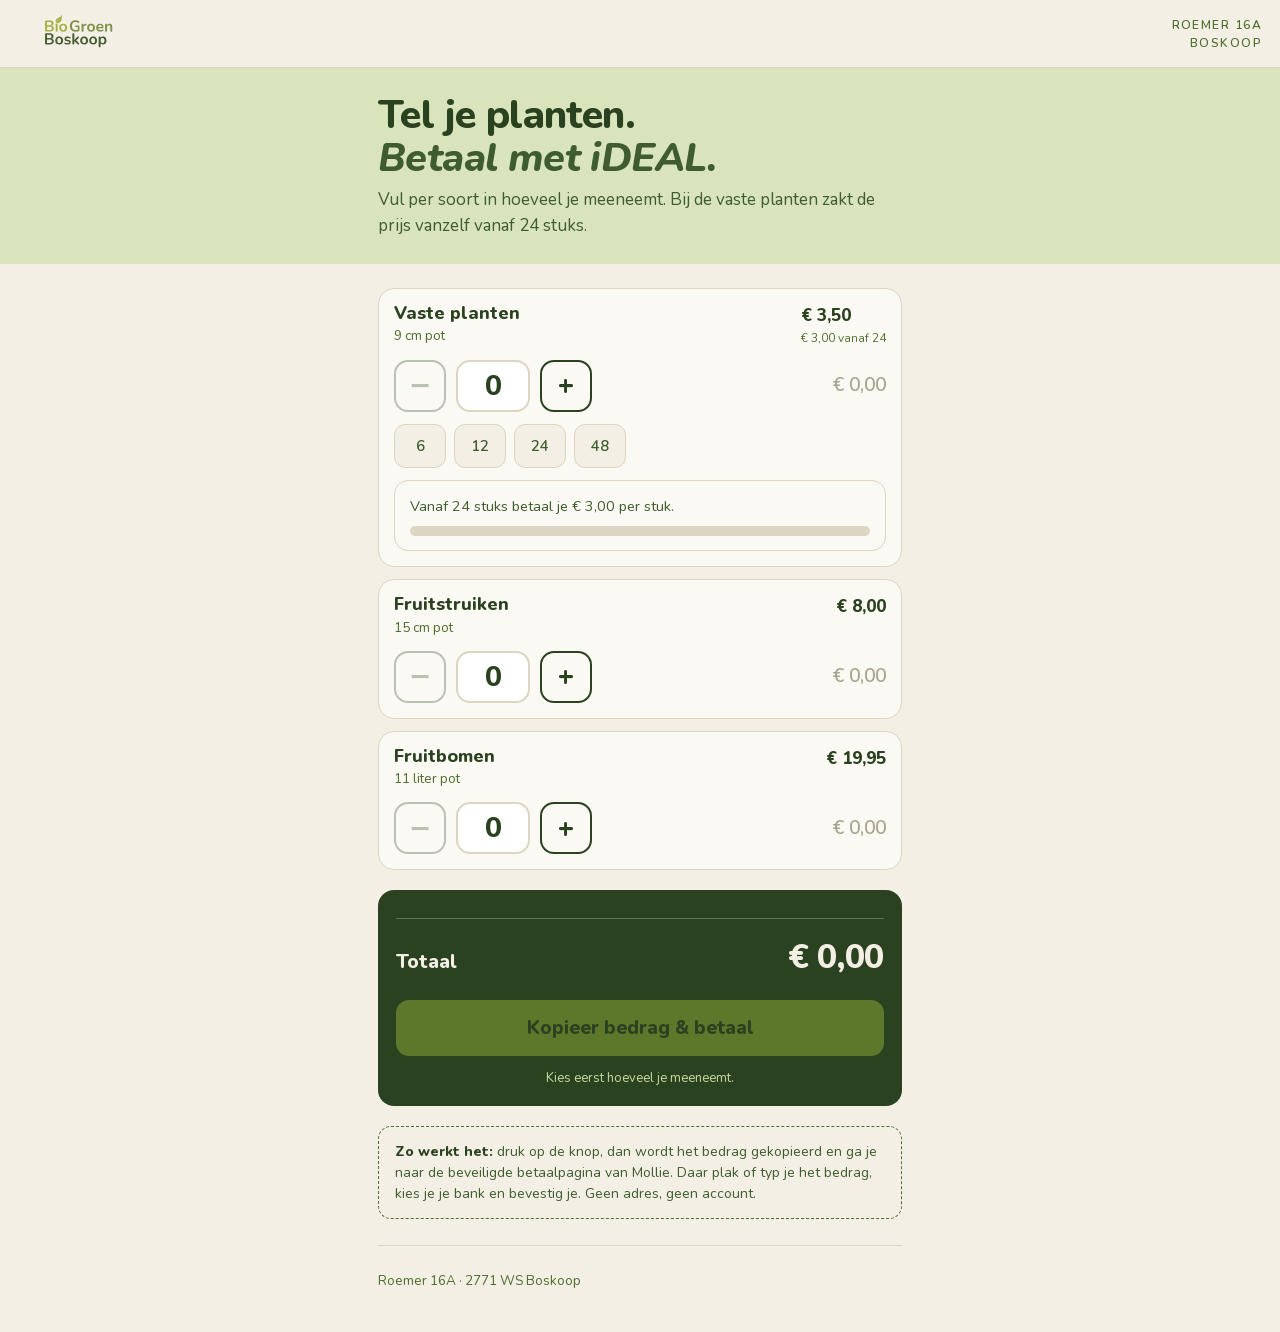
==== commit 7cacd670: "Raise the fruit prices to EUR 8,00 and EUR 19,95 Bushes from 7,50 to 8,00, trees from 17,95 to 19,95" ====
--- a/index.html
+++ b/index.html
@@ -161,8 +161,8 @@
   producten: [
     { id: 'vast',   naam: 'Vaste planten', pot: '9 cm pot',     prijs: 350,
       staffelVanaf: 24, staffelPrijs: 300, snel: [6, 12, 24, 48] },
-    { id: 'struik', naam: 'Fruitstruiken', pot: '15 cm pot',    prijs: 750 },
-    { id: 'boom',   naam: 'Fruitbomen',    pot: '11 liter pot', prijs: 1795 },
+    { id: 'struik', naam: 'Fruitstruiken', pot: '15 cm pot',    prijs: 800 },
+    { id: 'boom',   naam: 'Fruitbomen',    pot: '11 liter pot', prijs: 1995 },
   ],
 
   /* De Mollie-betaallink met OPEN BEDRAG. De klant plakt of typt het totaal.
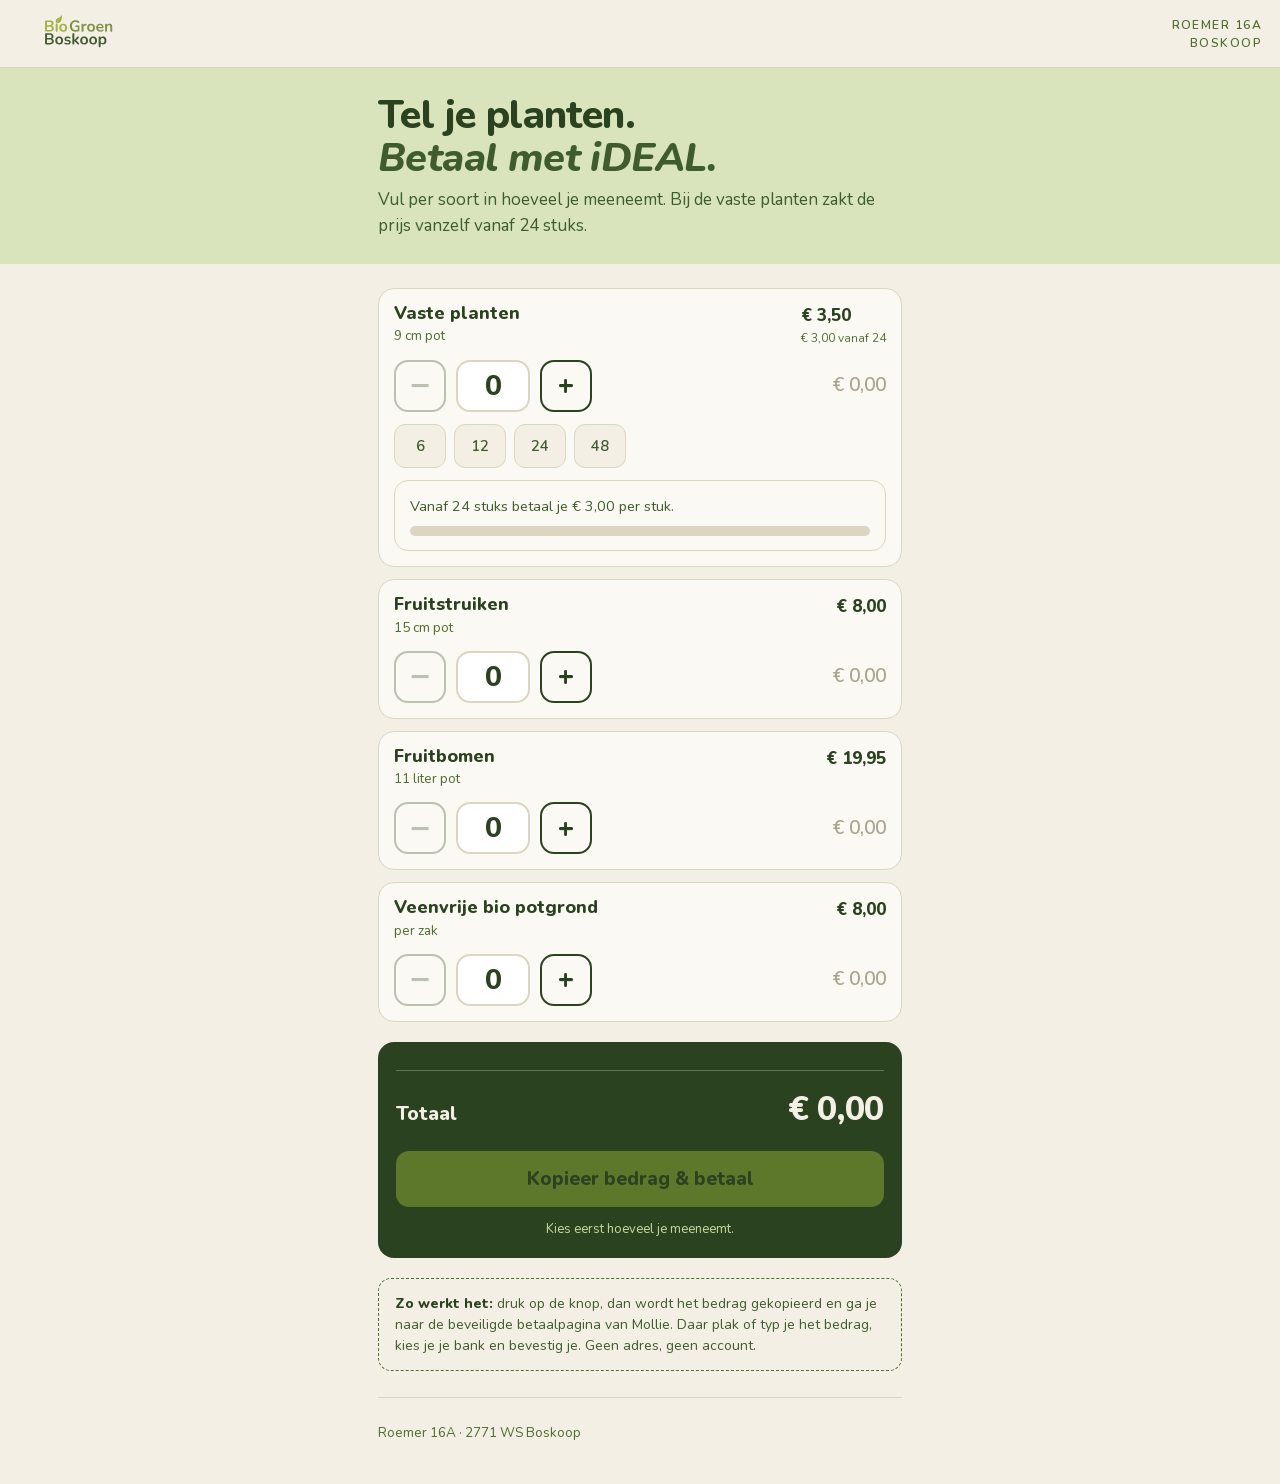
==== commit 1ef36597: "Add peat-free potting soil at EUR 8,00 a bag Fourth row, no tier.  Potting soil is not a plant, whic" ====
--- a/index.html
+++ b/index.html
@@ -159,10 +159,17 @@
 
 const WINKEL = {
   producten: [
+    /* 'een' en 'veel' zijn alleen voor de voorleessoftware: zonder die twee
+       staat er 'Een vaste planten minder', en dat is geen zin. */
     { id: 'vast',   naam: 'Vaste planten', pot: '9 cm pot',     prijs: 350,
+      een: 'vaste plant', veel: 'vaste planten',
       staffelVanaf: 24, staffelPrijs: 300, snel: [6, 12, 24, 48] },
-    { id: 'struik', naam: 'Fruitstruiken', pot: '15 cm pot',    prijs: 800 },
-    { id: 'boom',   naam: 'Fruitbomen',    pot: '11 liter pot', prijs: 1995 },
+    { id: 'struik', naam: 'Fruitstruiken', pot: '15 cm pot',    prijs: 800,
+      een: 'fruitstruik', veel: 'fruitstruiken' },
+    { id: 'boom',   naam: 'Fruitbomen',    pot: '11 liter pot', prijs: 1995,
+      een: 'fruitboom', veel: 'fruitbomen' },
+    { id: 'grond',  naam: 'Veenvrije bio potgrond', pot: 'per zak', prijs: 800,
+      een: 'zak potgrond', veel: 'zakken potgrond' },
   ],
 
   /* De Mollie-betaallink met OPEN BEDRAG. De klant plakt of typt het totaal.
@@ -196,6 +203,9 @@
   const kaart = document.createElement('div');
   kaart.className = 'regel';
   kaart.dataset.id = p.id;
+
+  const een  = p.een  || p.naam.toLowerCase();
+  const veel = p.veel || p.naam.toLowerCase();
 
   const staffelregel = p.staffelVanaf
     ? '<small>' + bedrag(p.staffelPrijs) + ' vanaf ' + p.staffelVanaf + '</small>' : '';
@@ -216,11 +226,11 @@
     '</div>' +
     '<div class="regel__rij">' +
       '<button class="regel__knop" type="button" data-stap="-1" ' +
-        'aria-label="Een ' + p.naam.toLowerCase() + ' minder">&minus;</button>' +
+        'aria-label="\u00c9\u00e9n ' + een + ' minder">&minus;</button>' +
       '<input class="regel__veld num" type="number" inputmode="numeric" min="0" ' +
-        'max="' + WINKEL.max + '" step="1" value="0" aria-label="Aantal ' + p.naam.toLowerCase() + '">' +
+        'max="' + WINKEL.max + '" step="1" value="0" aria-label="Aantal ' + veel + '">' +
       '<button class="regel__knop" type="button" data-stap="1" ' +
-        'aria-label="Een ' + p.naam.toLowerCase() + ' meer">+</button>' +
+        'aria-label="\u00c9\u00e9n ' + een + ' meer">+</button>' +
       '<span class="regel__som num regel__som--nul">' + bedrag(0) + '</span>' +
     '</div>' + snelknoppen + meter;
 
